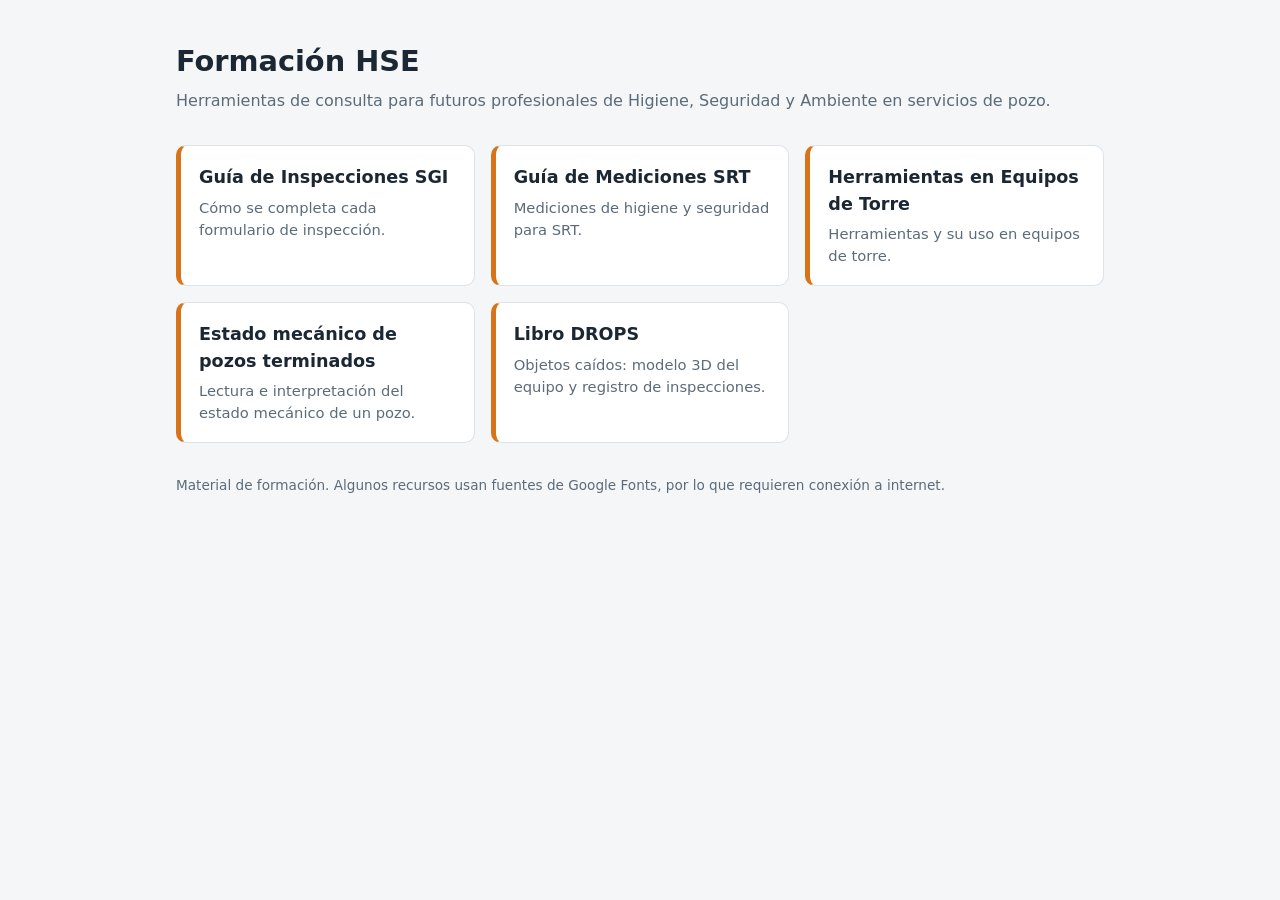
==== index.html @ 850e57fe "Agrega material de formación HSE y portada para GitHub Pages Guía de Inspecciones SGI, Guía de Medic" ====
<!DOCTYPE html>
<html lang="es">
<head>
<meta charset="utf-8">
<meta name="viewport" content="width=device-width,initial-scale=1">
<title>Formación HSE · Material para estudiantes</title>
<style>
:root{--bg:#f4f6f8;--card:#fff;--ink:#1b2733;--mut:#5b6b7a;--acc:#d9731a;--bd:#dde3e9}
@media (prefers-color-scheme:dark){:root{--bg:#10171e;--card:#18222c;--ink:#e8edf2;--mut:#98a7b5;--bd:#26333f}}
*{box-sizing:border-box}
body{margin:0;font:16px/1.5 system-ui,-apple-system,Segoe UI,Roboto,sans-serif;background:var(--bg);color:var(--ink)}
header{padding:40px 16px 16px;max-width:960px;margin:0 auto}
h1{margin:0 0 6px;font-size:1.8rem}
header p{margin:0;color:var(--mut)}
main{max-width:960px;margin:0 auto;padding:16px;display:grid;gap:16px;grid-template-columns:repeat(auto-fill,minmax(280px,1fr))}
a.card{display:block;background:var(--card);border:1px solid var(--bd);border-left:5px solid var(--acc);border-radius:10px;padding:18px;color:inherit;text-decoration:none;transition:transform .15s,box-shadow .15s}
a.card:hover,a.card:focus-visible{transform:translateY(-2px);box-shadow:0 6px 18px rgba(0,0,0,.12)}
a.card h2{margin:0 0 6px;font-size:1.1rem}
a.card p{margin:0;color:var(--mut);font-size:.92rem}
footer{max-width:960px;margin:0 auto;padding:16px 16px 40px;color:var(--mut);font-size:.85rem}
</style>
</head>
<body>
<header>
  <h1>Formación HSE</h1>
  <p>Herramientas de consulta para futuros profesionales de Higiene, Seguridad y Ambiente en servicios de pozo.</p>
</header>
<main>
  <a class="card" href="guia-inspecciones/"><h2>Guía de Inspecciones SGI</h2><p>Cómo se completa cada formulario de inspección.</p></a>
  <a class="card" href="guia-mediciones-srt/"><h2>Guía de Mediciones SRT</h2><p>Mediciones de higiene y seguridad para SRT.</p></a>
  <a class="card" href="herramientas-torre/"><h2>Herramientas en Equipos de Torre</h2><p>Herramientas y su uso en equipos de torre.</p></a>
  <a class="card" href="estado-mecanico-pozos/"><h2>Estado mecánico de pozos terminados</h2><p>Lectura e interpretación del estado mecánico de un pozo.</p></a>
  <a class="card" href="libro-drops/"><h2>Libro DROPS</h2><p>Objetos caídos: modelo 3D del equipo y registro de inspecciones.</p></a>
</main>
<footer>Material de formación. Algunos recursos usan fuentes de Google Fonts, por lo que requieren conexión a internet.</footer>
</body>
</html>
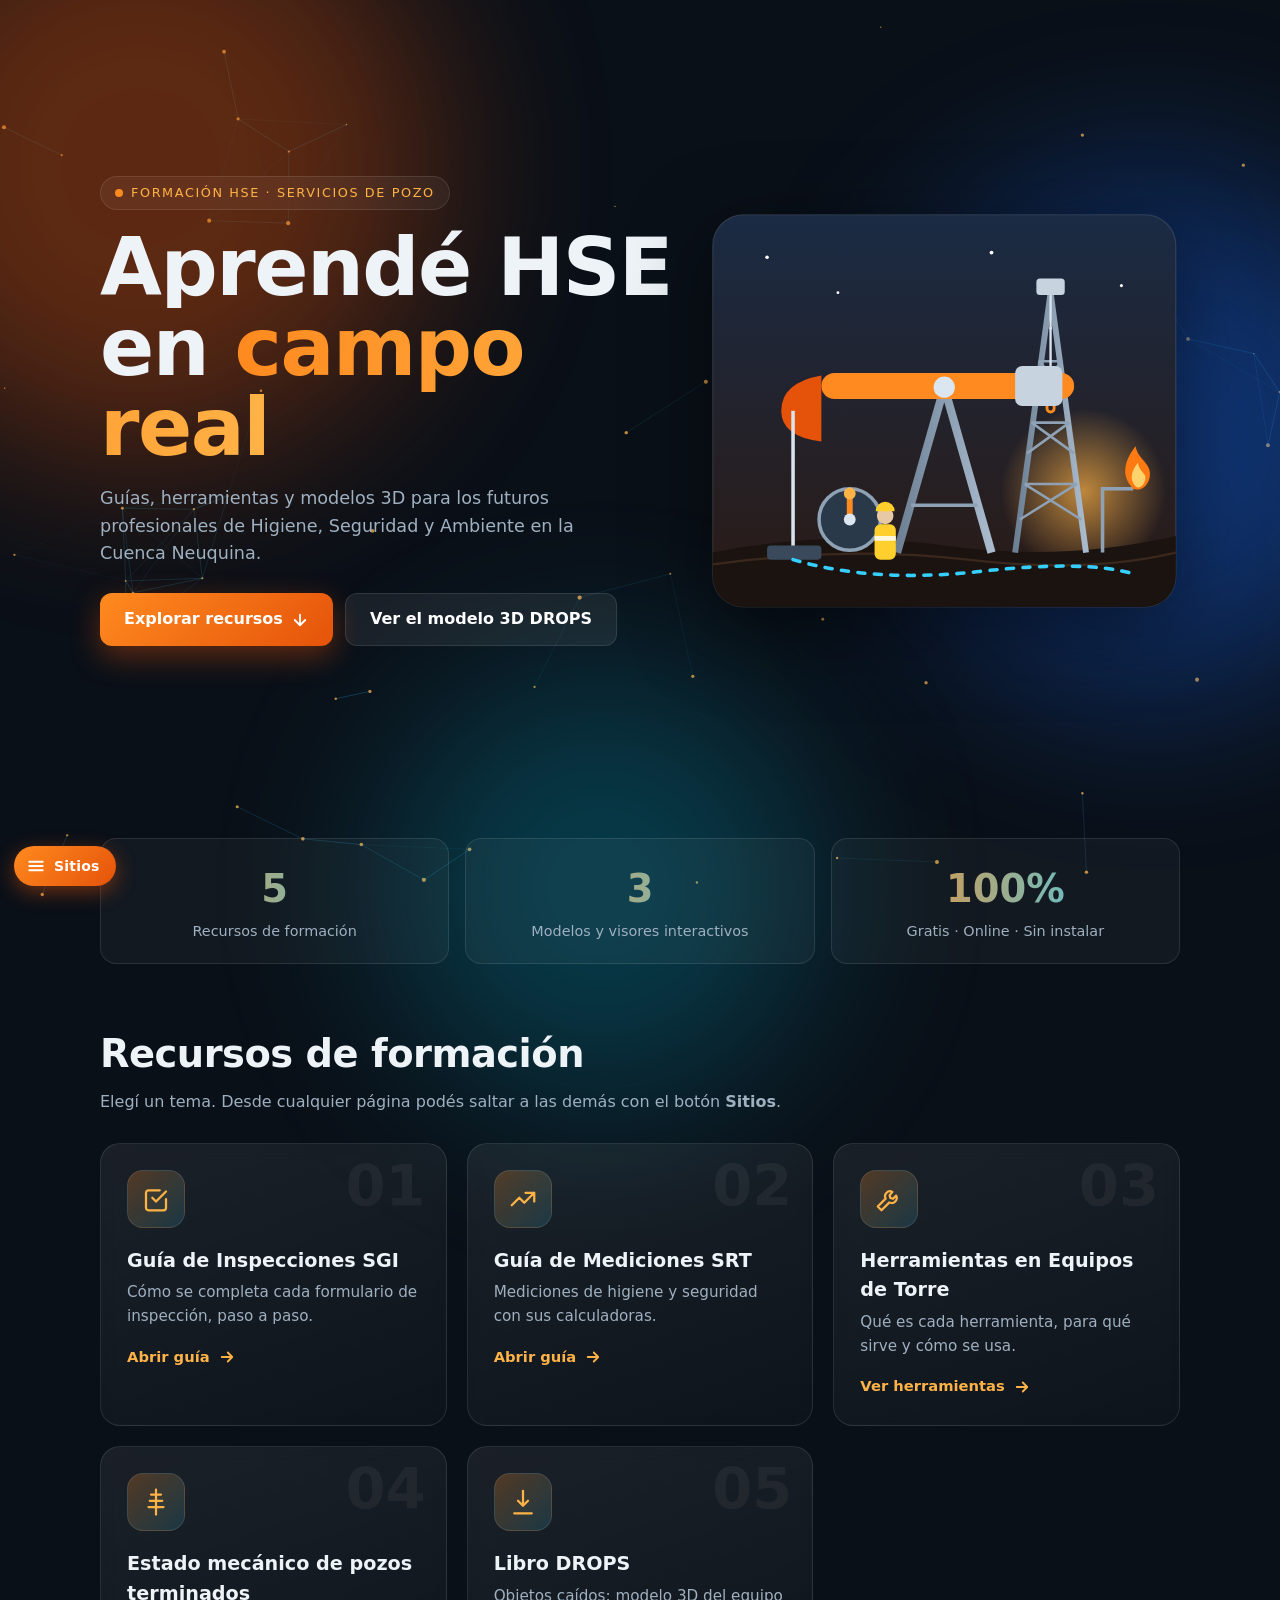
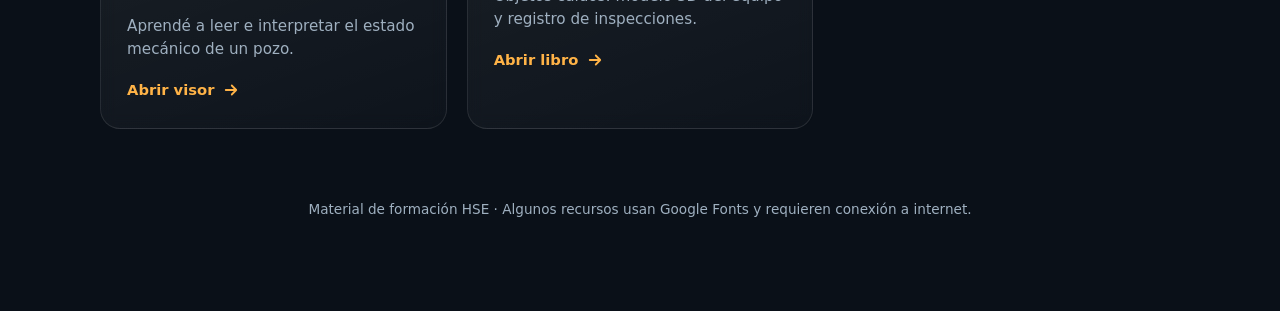
==== commit 7159320f: "Rediseña el index con motion graphics y agrega navegación entre sitios index.html: hero animado (bal" ====
--- a/index.html
+++ b/index.html
@@ -4,34 +4,243 @@
 <meta charset="utf-8">
 <meta name="viewport" content="width=device-width,initial-scale=1">
 <title>Formación HSE · Material para estudiantes</title>
+<meta name="description" content="Herramientas de consulta para futuros profesionales HSE en servicios de pozo.">
 <style>
-:root{--bg:#f4f6f8;--card:#fff;--ink:#1b2733;--mut:#5b6b7a;--acc:#d9731a;--bd:#dde3e9}
-@media (prefers-color-scheme:dark){:root{--bg:#10171e;--card:#18222c;--ink:#e8edf2;--mut:#98a7b5;--bd:#26333f}}
+:root{--bg:#0a1018;--bg2:#101a26;--ink:#eef3f8;--mut:#9fb0c0;--acc:#ff8a1f;--acc2:#ffb347;--cy:#35d0ff;--bd:rgba(255,255,255,.1)}
 *{box-sizing:border-box}
-body{margin:0;font:16px/1.5 system-ui,-apple-system,Segoe UI,Roboto,sans-serif;background:var(--bg);color:var(--ink)}
-header{padding:40px 16px 16px;max-width:960px;margin:0 auto}
-h1{margin:0 0 6px;font-size:1.8rem}
-header p{margin:0;color:var(--mut)}
-main{max-width:960px;margin:0 auto;padding:16px;display:grid;gap:16px;grid-template-columns:repeat(auto-fill,minmax(280px,1fr))}
-a.card{display:block;background:var(--card);border:1px solid var(--bd);border-left:5px solid var(--acc);border-radius:10px;padding:18px;color:inherit;text-decoration:none;transition:transform .15s,box-shadow .15s}
-a.card:hover,a.card:focus-visible{transform:translateY(-2px);box-shadow:0 6px 18px rgba(0,0,0,.12)}
-a.card h2{margin:0 0 6px;font-size:1.1rem}
-a.card p{margin:0;color:var(--mut);font-size:.92rem}
-footer{max-width:960px;margin:0 auto;padding:16px 16px 40px;color:var(--mut);font-size:.85rem}
+html{scroll-behavior:smooth}
+body{margin:0;font:16px/1.55 system-ui,-apple-system,"Segoe UI",Roboto,sans-serif;color:var(--ink);background:var(--bg);overflow-x:hidden}
+canvas#fx{position:fixed;inset:0;width:100%;height:100%;z-index:0;pointer-events:none}
+.blob{position:fixed;border-radius:50%;filter:blur(90px);opacity:.38;z-index:0;pointer-events:none;animation:drift 22s ease-in-out infinite alternate}
+.b1{width:46vw;height:46vw;left:-12vw;top:-10vw;background:#e5530a}
+.b2{width:40vw;height:40vw;right:-10vw;top:20vh;background:#1b6dff;animation-duration:28s;animation-delay:-6s}
+.b3{width:34vw;height:34vw;left:30vw;bottom:-16vw;background:#00b8d9;opacity:.25;animation-duration:32s;animation-delay:-12s}
+@keyframes drift{to{transform:translate3d(8vw,6vh,0) scale(1.18)}}
+.wrap{position:relative;z-index:1;max-width:1120px;margin:0 auto;padding:0 20px}
+
+/* HERO */
+.hero{min-height:88vh;display:grid;grid-template-columns:1.1fr .9fr;gap:30px;align-items:center;padding:60px 0 30px}
+.tag{display:inline-flex;align-items:center;gap:8px;padding:6px 14px;border:1px solid var(--bd);border-radius:999px;background:rgba(255,255,255,.05);font-size:.8rem;letter-spacing:1.6px;text-transform:uppercase;color:var(--acc2);backdrop-filter:blur(6px);animation:rise .8s both}
+.tag i{width:8px;height:8px;border-radius:50%;background:var(--acc);box-shadow:0 0 0 0 var(--acc);animation:ping 2s infinite}
+@keyframes ping{70%{box-shadow:0 0 0 10px rgba(255,138,31,0)}100%{box-shadow:0 0 0 0 rgba(255,138,31,0)}}
+h1{margin:18px 0 14px;font-size:clamp(2.6rem,7vw,5rem);line-height:1;letter-spacing:-1.5px;font-weight:800}
+h1 .ln{display:block;overflow:hidden}
+h1 .ln span{display:inline-block;transform:translateY(110%);animation:up .9s cubic-bezier(.2,.8,.2,1) forwards}
+h1 .ln:nth-child(2) span{animation-delay:.15s}
+h1 em{font-style:normal;background:linear-gradient(90deg,var(--acc),var(--acc2),var(--cy),var(--acc));background-size:300% 100%;-webkit-background-clip:text;background-clip:text;color:transparent;animation:shine 6s linear infinite}
+@keyframes up{to{transform:none}}
+@keyframes shine{to{background-position:300% 0}}
+.lead{max-width:520px;color:var(--mut);font-size:1.1rem;animation:rise .9s .35s both}
+.cta{display:flex;flex-wrap:wrap;gap:12px;margin-top:26px;animation:rise .9s .5s both}
+.btn{display:inline-flex;align-items:center;gap:8px;padding:13px 24px;border-radius:12px;font-weight:700;text-decoration:none;color:#fff;background:linear-gradient(135deg,#ff8a1f,#e5530a);box-shadow:0 10px 30px rgba(229,83,10,.4);transition:transform .2s,box-shadow .2s}
+.btn:hover{transform:translateY(-3px);box-shadow:0 16px 38px rgba(229,83,10,.55)}
+.btn.g{background:rgba(255,255,255,.07);box-shadow:none;border:1px solid var(--bd)}
+.btn.g:hover{background:rgba(255,255,255,.14)}
+@keyframes rise{from{opacity:0;transform:translateY(24px)}to{opacity:1;transform:none}}
+
+/* ESCENA SVG */
+.scene{position:relative;animation:rise 1s .3s both}
+.scene svg{width:100%;height:auto;display:block;filter:drop-shadow(0 20px 40px rgba(0,0,0,.5))}
+.beam{transform-origin:200px 150px;animation:rock 3.4s ease-in-out infinite}
+@keyframes rock{0%,100%{transform:rotate(-9deg)}50%{transform:rotate(9deg)}}
+.rod{animation:rod 3.4s ease-in-out infinite}
+@keyframes rod{0%,100%{transform:translateY(-14px)}50%{transform:translateY(14px)}}
+.crank{transform-origin:120px 262px;animation:spin 3.4s linear infinite}
+@keyframes spin{to{transform:rotate(360deg)}}
+.block{animation:blk 4.2s ease-in-out infinite}
+@keyframes blk{0%,100%{transform:translateY(0)}50%{transform:translateY(70px)}}
+.cable{animation:cab 4.2s ease-in-out infinite;transform-origin:top}
+@keyframes cab{0%,100%{transform:scaleY(1)}50%{transform:scaleY(1.9)}}
+.flare{transform-origin:center bottom;animation:fl 1.1s ease-in-out infinite alternate}
+@keyframes fl{from{transform:scale(.85,.9)}to{transform:scale(1.1,1.15)}}
+.dash{stroke-dasharray:6 8;animation:dash 1.2s linear infinite}
+@keyframes dash{to{stroke-dashoffset:-28}}
+.star{animation:tw 3s ease-in-out infinite}
+@keyframes tw{50%{opacity:.2}}
+
+/* CARDS */
+.sec{padding:50px 0 20px}
+.sec h2{font-size:clamp(1.6rem,3.4vw,2.4rem);margin:0 0 6px;letter-spacing:-.5px}
+.sec p.s{margin:0 0 28px;color:var(--mut)}
+.grid{display:grid;gap:20px;grid-template-columns:repeat(auto-fit,minmax(300px,1fr))}
+a.card{--mx:50%;--my:50%;position:relative;display:block;padding:26px;border-radius:20px;color:inherit;text-decoration:none;overflow:hidden;
+  background:linear-gradient(160deg,rgba(255,255,255,.07),rgba(255,255,255,.02));border:1px solid var(--bd);backdrop-filter:blur(8px);
+  opacity:0;transform:translateY(40px);transition:opacity .7s,transform .7s cubic-bezier(.2,.8,.2,1),border-color .25s,box-shadow .25s}
+a.card.in{opacity:1;transform:none}
+a.card::before{content:"";position:absolute;inset:0;background:radial-gradient(380px circle at var(--mx) var(--my),rgba(255,138,31,.22),transparent 60%);opacity:0;transition:opacity .25s}
+a.card::after{content:"";position:absolute;left:0;top:0;height:3px;width:0;background:linear-gradient(90deg,var(--acc),var(--cy));transition:width .5s}
+a.card:hover{border-color:rgba(255,138,31,.55);box-shadow:0 20px 50px rgba(0,0,0,.45)}
+a.card:hover::before{opacity:1}a.card:hover::after{width:100%}
+a.card:focus-visible{outline:3px solid var(--acc);outline-offset:3px}
+.ico{position:relative;width:58px;height:58px;border-radius:16px;display:grid;place-items:center;margin-bottom:18px;background:linear-gradient(135deg,rgba(255,138,31,.25),rgba(53,208,255,.15));border:1px solid var(--bd);transition:transform .4s}
+.ico svg{width:30px;height:30px;stroke:var(--acc2);fill:none;stroke-width:1.8;stroke-linecap:round;stroke-linejoin:round}
+a.card:hover .ico{transform:rotate(-8deg) scale(1.1)}
+.num{position:absolute;right:20px;top:14px;font-size:3.6rem;font-weight:800;color:rgba(255,255,255,.05);line-height:1}
+a.card h3{position:relative;margin:0 0 6px;font-size:1.2rem}
+a.card p{position:relative;margin:0 0 16px;color:var(--mut);font-size:.95rem}
+.go{position:relative;display:inline-flex;align-items:center;gap:8px;font-weight:700;color:var(--acc2);font-size:.92rem}
+.go svg{width:18px;height:18px;stroke:currentColor;fill:none;stroke-width:2.4;stroke-linecap:round;stroke-linejoin:round;transition:transform .25s}
+a.card:hover .go svg{transform:translateX(6px)}
+
+/* DATOS */
+.stats{display:grid;gap:16px;grid-template-columns:repeat(auto-fit,minmax(180px,1fr));margin:46px 0 10px}
+.st{padding:20px;border-radius:16px;border:1px solid var(--bd);background:rgba(255,255,255,.04);text-align:center}
+.st b{display:block;font-size:2.4rem;font-weight:800;background:linear-gradient(90deg,var(--acc),var(--cy));-webkit-background-clip:text;background-clip:text;color:transparent}
+.st span{color:var(--mut);font-size:.9rem}
+
+footer{position:relative;z-index:1;text-align:center;padding:50px 20px 90px;color:var(--mut);font-size:.85rem}
+
+@media (max-width:820px){.hero{grid-template-columns:1fr;min-height:auto;padding-top:40px}.scene{max-width:440px;margin:0 auto}}
+@media (prefers-reduced-motion:reduce){*,*::before,*::after{animation:none!important;transition:none!important}h1 .ln span{transform:none}a.card{opacity:1;transform:none}}
 </style>
 </head>
 <body>
-<header>
-  <h1>Formación HSE</h1>
-  <p>Herramientas de consulta para futuros profesionales de Higiene, Seguridad y Ambiente en servicios de pozo.</p>
-</header>
-<main>
-  <a class="card" href="guia-inspecciones/"><h2>Guía de Inspecciones SGI</h2><p>Cómo se completa cada formulario de inspección.</p></a>
-  <a class="card" href="guia-mediciones-srt/"><h2>Guía de Mediciones SRT</h2><p>Mediciones de higiene y seguridad para SRT.</p></a>
-  <a class="card" href="herramientas-torre/"><h2>Herramientas en Equipos de Torre</h2><p>Herramientas y su uso en equipos de torre.</p></a>
-  <a class="card" href="estado-mecanico-pozos/"><h2>Estado mecánico de pozos terminados</h2><p>Lectura e interpretación del estado mecánico de un pozo.</p></a>
-  <a class="card" href="libro-drops/"><h2>Libro DROPS</h2><p>Objetos caídos: modelo 3D del equipo y registro de inspecciones.</p></a>
-</main>
-<footer>Material de formación. Algunos recursos usan fuentes de Google Fonts, por lo que requieren conexión a internet.</footer>
+<canvas id="fx" aria-hidden="true"></canvas>
+<div class="blob b1"></div><div class="blob b2"></div><div class="blob b3"></div>
+
+<div class="wrap">
+  <section class="hero">
+    <div>
+      <span class="tag"><i></i>Formación HSE · Servicios de pozo</span>
+      <h1><span class="ln"><span>Aprendé HSE</span></span><span class="ln"><span>en <em>campo real</em></span></span></h1>
+      <p class="lead">Guías, herramientas y modelos 3D para los futuros profesionales de Higiene, Seguridad y Ambiente en la Cuenca Neuquina.</p>
+      <div class="cta">
+        <a class="btn" href="#recursos">Explorar recursos
+          <svg width="18" height="18" viewBox="0 0 24 24" fill="none" stroke="currentColor" stroke-width="2.4" stroke-linecap="round" stroke-linejoin="round"><path d="M12 5v14M5 12l7 7 7-7"/></svg></a>
+        <a class="btn g" href="libro-drops/">Ver el modelo 3D DROPS</a>
+      </div>
+    </div>
+    <div class="scene" aria-hidden="true">
+      <svg viewBox="0 0 400 340" fill="none">
+        <defs>
+          <linearGradient id="sky" x1="0" y1="0" x2="0" y2="1"><stop offset="0" stop-color="#1a2b44"/><stop offset="1" stop-color="#2b1a14"/></linearGradient>
+          <linearGradient id="steel" x1="0" y1="0" x2="1" y2="0"><stop offset="0" stop-color="#6d7f93"/><stop offset="1" stop-color="#a9bbcd"/></linearGradient>
+          <radialGradient id="sun" cx=".5" cy=".5" r=".5"><stop offset="0" stop-color="#ffb347"/><stop offset="1" stop-color="#ffb347" stop-opacity="0"/></radialGradient>
+        </defs>
+        <rect x="4" y="4" width="392" height="332" rx="26" fill="url(#sky)" stroke="rgba(255,255,255,.12)"/>
+        <circle cx="318" cy="238" r="70" fill="url(#sun)" opacity=".7"/>
+        <g fill="#fff"><circle class="star" cx="50" cy="40" r="1.5"/><circle class="star" cx="110" cy="70" r="1.2" style="animation-delay:-1s"/><circle class="star" cx="240" cy="36" r="1.6" style="animation-delay:-2s"/><circle class="star" cx="350" cy="64" r="1.3" style="animation-delay:-.5s"/><circle class="star" cx="290" cy="100" r="1.1" style="animation-delay:-1.6s"/></g>
+        <!-- terreno -->
+        <path d="M4 290 Q100 270 200 284 T396 276 V310 a26 26 0 0 1 -26 26 H30 a26 26 0 0 1 -26 -26z" fill="#1b130f"/>
+        <path d="M4 300 Q120 284 220 296 T396 290" stroke="#3a281c" stroke-width="2"/>
+        <!-- torre de perforación -->
+        <g transform="translate(290 0)">
+          <path d="M-30 290 L0 70 L30 290" stroke="url(#steel)" stroke-width="5" stroke-linejoin="round"/>
+          <path d="M-22 232 H22 M-16 180 H16 M-10 128 H10 M-26 262 L22 232 M26 262 L-22 232 M-20 206 L16 180 M20 206 L-16 180 M-14 154 L10 128 M14 154 L-10 128" stroke="#8ea1b5" stroke-width="2.2"/>
+          <rect x="-12" y="58" width="24" height="14" rx="3" fill="#c7d3df"/>
+          <line class="cable" x1="0" y1="72" x2="0" y2="140" stroke="#d9e3ee" stroke-width="2"/>
+          <g class="block"><rect x="-8" y="140" width="16" height="18" rx="3" fill="#ff8a1f"/><path d="M-3 158 v10 a3 3 0 0 0 6 0 v-10" stroke="#ff8a1f" stroke-width="2.4"/></g>
+          <!-- antorcha -->
+          <path d="M44 290 V236 H70" stroke="#8ea1b5" stroke-width="3"/>
+          <g class="flare"><path d="M70 236 c-12 -12 -6 -26 2 -36 c2 12 14 14 12 26 c-2 10 -10 12 -14 10z" fill="#ff7a12"/><path d="M72 234 c-6 -6 -3 -14 2 -20 c1 8 8 9 6 15 c-2 6 -6 7 -8 5z" fill="#ffd36b"/></g>
+        </g>
+        <!-- balancín -->
+        <g>
+          <path d="M160 290 L200 150 L240 290" stroke="url(#steel)" stroke-width="7" stroke-linejoin="round"/>
+          <path d="M172 250 H228" stroke="#8ea1b5" stroke-width="3"/>
+          <g class="beam">
+            <rect x="96" y="138" width="214" height="22" rx="11" fill="#ff8a1f"/>
+            <path d="M96 140 q-34 6 -34 30 q0 22 34 26z" fill="#e5530a"/>
+            <rect x="260" y="132" width="40" height="34" rx="6" fill="#c7d3df"/>
+          </g>
+          <circle cx="200" cy="150" r="9" fill="#dce6f0"/>
+          <g class="rod"><line x1="72" y1="170" x2="72" y2="288" stroke="#d9e3ee" stroke-width="3"/></g>
+          <!-- manivela -->
+          <circle cx="120" cy="262" r="26" fill="#2a3949" stroke="#8ea1b5" stroke-width="3"/>
+          <g class="crank"><line x1="120" y1="262" x2="120" y2="240" stroke="#ff8a1f" stroke-width="5" stroke-linecap="round"/><circle cx="120" cy="240" r="5" fill="#ffb347"/></g>
+          <circle cx="120" cy="262" r="5" fill="#dce6f0"/>
+          <rect x="50" y="284" width="46" height="12" rx="3" fill="#3a4a5c"/>
+        </g>
+        <!-- flujo -->
+        <path class="dash" d="M72 296 Q140 316 230 306 T360 308" stroke="#35d0ff" stroke-width="3" stroke-linecap="round"/>
+        <!-- chaleco -->
+        <g transform="translate(150 296)"><rect x="-9" y="-30" width="18" height="30" rx="5" fill="#ffcf2e"/><rect x="-9" y="-20" width="18" height="4" fill="#fff" opacity=".85"/><circle cx="0" cy="-37" r="7" fill="#e8c9a6"/><path d="M-8 -41 a8 8 0 0 1 16 0z" fill="#ffcf2e"/></g>
+      </svg>
+    </div>
+  </section>
+
+  <div class="stats" id="stats">
+    <div class="st"><b data-n="5">0</b><span>Recursos de formación</span></div>
+    <div class="st"><b data-n="3">0</b><span>Modelos y visores interactivos</span></div>
+    <div class="st"><b data-n="100" data-s="%">0</b><span>Gratis · Online · Sin instalar</span></div>
+  </div>
+
+  <section class="sec" id="recursos">
+    <h2>Recursos de formación</h2>
+    <p class="s">Elegí un tema. Desde cualquier página podés saltar a las demás con el botón <b>Sitios</b>.</p>
+    <div class="grid">
+      <a class="card" href="guia-inspecciones/">
+        <span class="num">01</span>
+        <div class="ico"><svg viewBox="0 0 24 24"><path d="M9 11l3 3 8-8M20 12v7a2 2 0 0 1-2 2H6a2 2 0 0 1-2-2V7a2 2 0 0 1 2-2h9"/></svg></div>
+        <h3>Guía de Inspecciones SGI</h3><p>Cómo se completa cada formulario de inspección, paso a paso.</p>
+        <span class="go">Abrir guía <svg viewBox="0 0 24 24"><path d="M5 12h14M13 6l6 6-6 6"/></svg></span>
+      </a>
+      <a class="card" href="guia-mediciones-srt/">
+        <span class="num">02</span>
+        <div class="ico"><svg viewBox="0 0 24 24"><path d="M3 17l6-6 4 4 8-8M14 7h7v7"/></svg></div>
+        <h3>Guía de Mediciones SRT</h3><p>Mediciones de higiene y seguridad con sus calculadoras.</p>
+        <span class="go">Abrir guía <svg viewBox="0 0 24 24"><path d="M5 12h14M13 6l6 6-6 6"/></svg></span>
+      </a>
+      <a class="card" href="herramientas-torre/">
+        <span class="num">03</span>
+        <div class="ico"><svg viewBox="0 0 24 24"><path d="M14.7 6.3a4 4 0 0 0-5.4 5.4L3 18l3 3 6.3-6.3a4 4 0 0 0 5.4-5.4l-2.5 2.5-2.1-.6-.6-2.1z"/></svg></div>
+        <h3>Herramientas en Equipos de Torre</h3><p>Qué es cada herramienta, para qué sirve y cómo se usa.</p>
+        <span class="go">Ver herramientas <svg viewBox="0 0 24 24"><path d="M5 12h14M13 6l6 6-6 6"/></svg></span>
+      </a>
+      <a class="card" href="estado-mecanico-pozos/">
+        <span class="num">04</span>
+        <div class="ico"><svg viewBox="0 0 24 24"><path d="M12 2v20M8 6h8M7 11h10M6 16h12"/></svg></div>
+        <h3>Estado mecánico de pozos terminados</h3><p>Aprendé a leer e interpretar el estado mecánico de un pozo.</p>
+        <span class="go">Abrir visor <svg viewBox="0 0 24 24"><path d="M5 12h14M13 6l6 6-6 6"/></svg></span>
+      </a>
+      <a class="card" href="libro-drops/">
+        <span class="num">05</span>
+        <div class="ico"><svg viewBox="0 0 24 24"><path d="M12 3v12m0 0l-4-4m4 4l4-4M5 21h14"/></svg></div>
+        <h3>Libro DROPS</h3><p>Objetos caídos: modelo 3D del equipo y registro de inspecciones.</p>
+        <span class="go">Abrir libro <svg viewBox="0 0 24 24"><path d="M5 12h14M13 6l6 6-6 6"/></svg></span>
+      </a>
+    </div>
+  </section>
+</div>
+
+<footer>Material de formación HSE · Algunos recursos usan Google Fonts y requieren conexión a internet.</footer>
+
+<script>
+/* Red de partículas */
+(function(){
+  var c=document.getElementById("fx"),x=c.getContext("2d"),W,H,P=[],mx=-999,my=-999;
+  if(matchMedia("(prefers-reduced-motion:reduce)").matches)return;
+  function size(){W=c.width=innerWidth;H=c.height=innerHeight;P=[];var n=Math.min(70,Math.floor(W*H/22000));
+    for(var i=0;i<n;i++)P.push({x:Math.random()*W,y:Math.random()*H,vx:(Math.random()-.5)*.35,vy:(Math.random()-.5)*.35,r:Math.random()*1.6+.6})}
+  addEventListener("resize",size);addEventListener("pointermove",function(e){mx=e.clientX;my=e.clientY});size();
+  (function loop(){x.clearRect(0,0,W,H);
+    for(var i=0;i<P.length;i++){var p=P[i];p.x+=p.vx;p.y+=p.vy;if(p.x<0||p.x>W)p.vx*=-1;if(p.y<0||p.y>H)p.vy*=-1;
+      var dx=p.x-mx,dy=p.y-my,d=Math.sqrt(dx*dx+dy*dy);if(d<120){p.x+=dx/d*1.2;p.y+=dy/d*1.2}
+      x.beginPath();x.arc(p.x,p.y,p.r,0,6.283);x.fillStyle="rgba(255,179,71,.75)";x.fill();
+      for(var j=i+1;j<P.length;j++){var q=P[j],ex=p.x-q.x,ey=p.y-q.y,e=ex*ex+ey*ey;
+        if(e<16000){x.strokeStyle="rgba(53,208,255,"+(.22*(1-e/16000))+")";x.lineWidth=1;x.beginPath();x.moveTo(p.x,p.y);x.lineTo(q.x,q.y);x.stroke()}}}
+    requestAnimationFrame(loop)})();
+})();
+
+/* Aparición de tarjetas + brillo que sigue al mouse */
+(function(){
+  var cards=[].slice.call(document.querySelectorAll("a.card"));
+  var io=new IntersectionObserver(function(es){es.forEach(function(e){if(e.isIntersecting){
+    var i=cards.indexOf(e.target);setTimeout(function(){e.target.classList.add("in")},(i%3)*110);io.unobserve(e.target)}})},{threshold:.15});
+  cards.forEach(function(c){io.observe(c);
+    c.addEventListener("pointermove",function(e){var r=c.getBoundingClientRect();c.style.setProperty("--mx",(e.clientX-r.left)+"px");c.style.setProperty("--my",(e.clientY-r.top)+"px")})});
+})();
+
+/* Contadores */
+(function(){
+  var els=[].slice.call(document.querySelectorAll("[data-n]")),reduce=matchMedia("(prefers-reduced-motion:reduce)").matches;
+  var io=new IntersectionObserver(function(es){es.forEach(function(e){if(!e.isIntersecting)return;io.unobserve(e.target);
+    var el=e.target,n=+el.dataset.n,s=el.dataset.s||"",t0=performance.now();
+    if(reduce){el.textContent=n+s;return}
+    (function f(t){var k=Math.min(1,(t-t0)/1400),v=Math.round(n*(1-Math.pow(1-k,3)));el.textContent=v+s;if(k<1)requestAnimationFrame(f)})(t0)})},{threshold:.6});
+  els.forEach(function(e){io.observe(e)});
+})();
+</script>
+<script src="nav.js" defer></script>
 </body>
 </html>
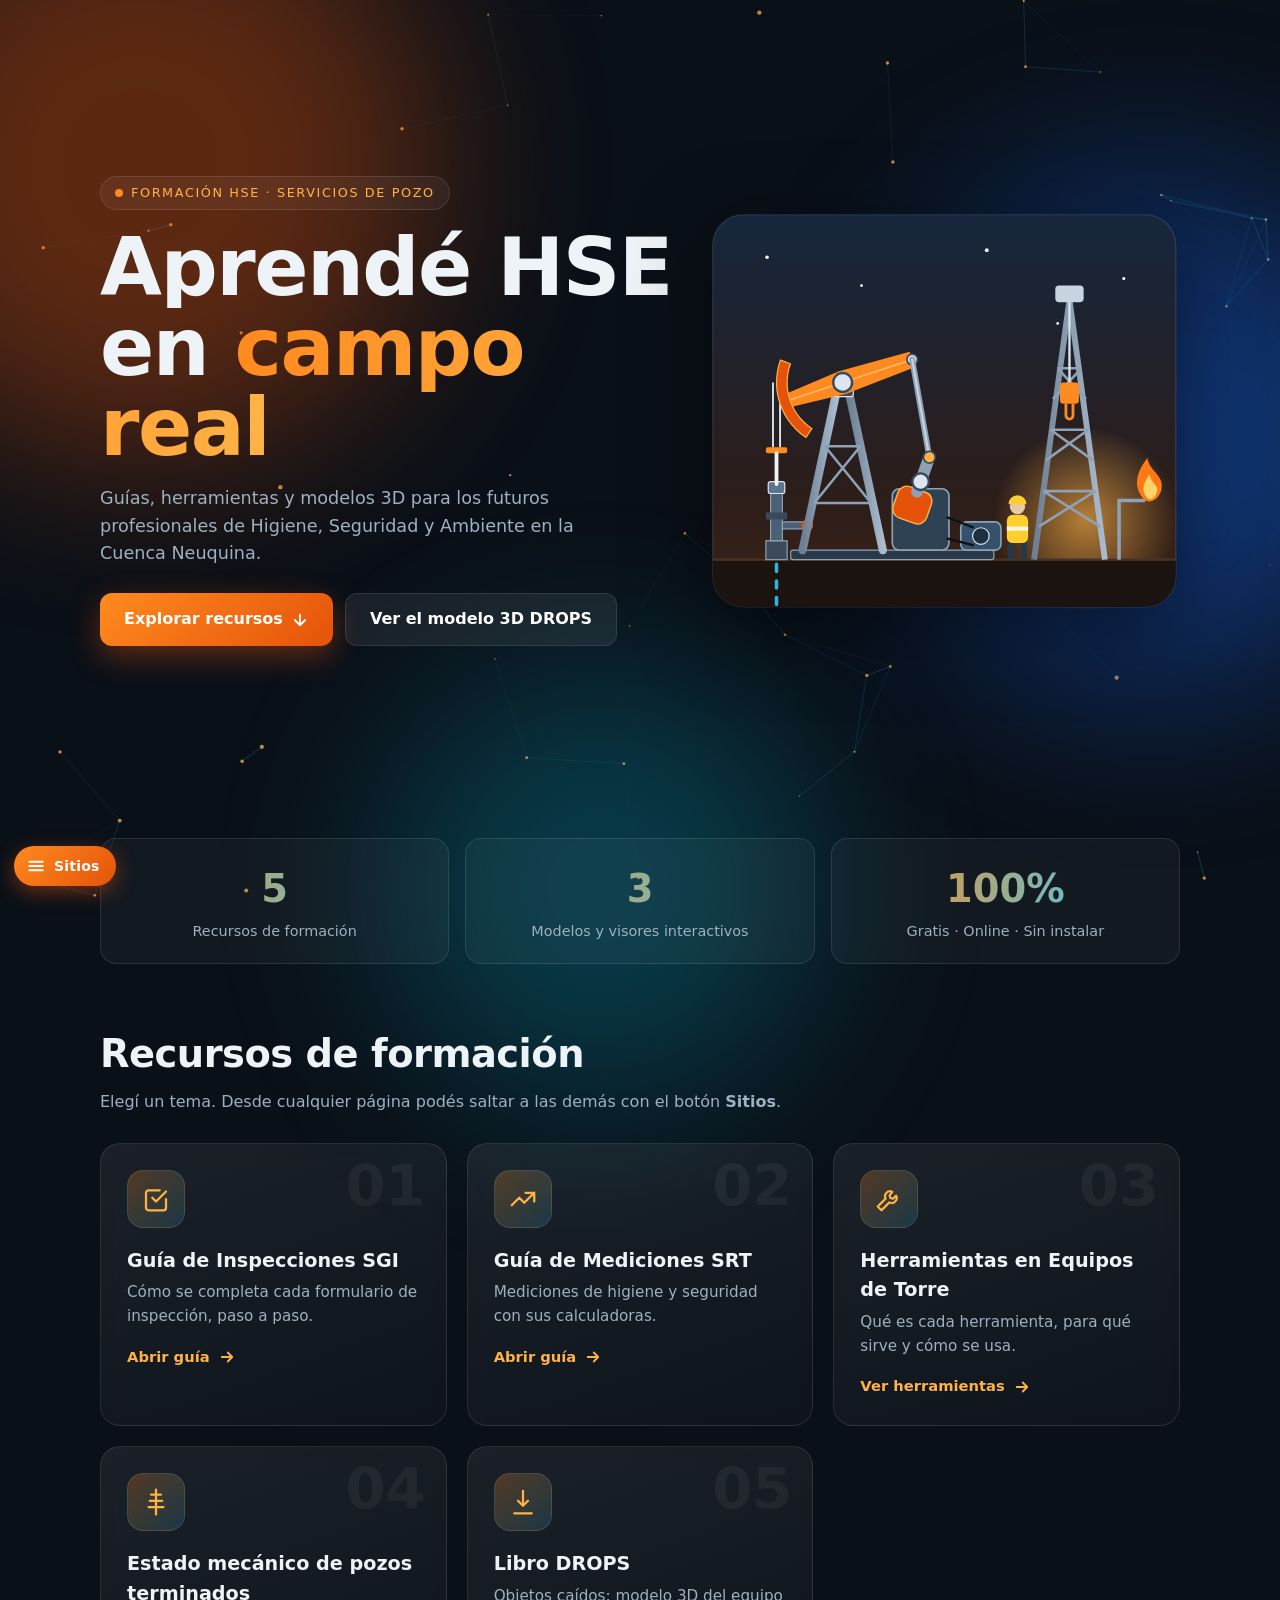
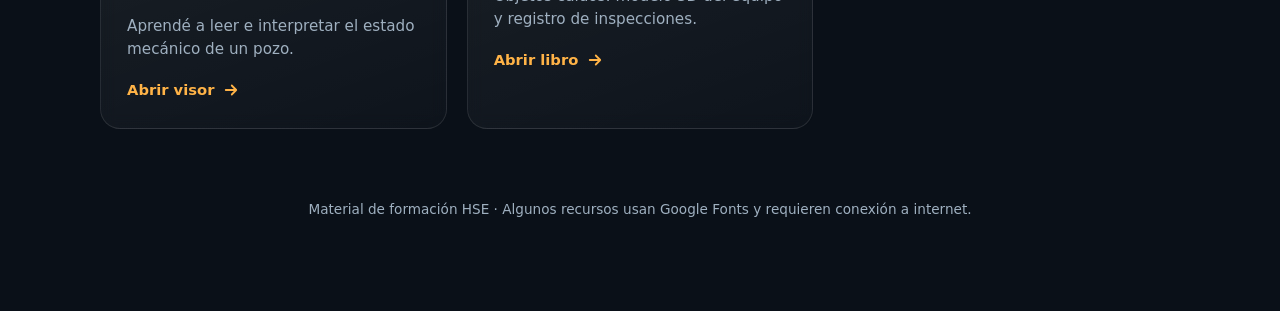
==== commit eae8e789: "Uso sin conexión: Three.js, jsPDF y fuentes locales; imágenes a WebP; nav v2; balancín con cinemátic" ====
--- a/index.html
+++ b/index.html
@@ -41,11 +41,8 @@
 /* ESCENA SVG */
 .scene{position:relative;animation:rise 1s .3s both}
 .scene svg{width:100%;height:auto;display:block;filter:drop-shadow(0 20px 40px rgba(0,0,0,.5))}
-.beam{transform-origin:200px 150px;animation:rock 3.4s ease-in-out infinite}
 @keyframes rock{0%,100%{transform:rotate(-9deg)}50%{transform:rotate(9deg)}}
-.rod{animation:rod 3.4s ease-in-out infinite}
 @keyframes rod{0%,100%{transform:translateY(-14px)}50%{transform:translateY(14px)}}
-.crank{transform-origin:120px 262px;animation:spin 3.4s linear infinite}
 @keyframes spin{to{transform:rotate(360deg)}}
 .block{animation:blk 4.2s ease-in-out infinite}
 @keyframes blk{0%,100%{transform:translateY(0)}50%{transform:translateY(70px)}}
@@ -111,50 +108,32 @@
       </div>
     </div>
     <div class="scene" aria-hidden="true">
-      <svg viewBox="0 0 400 340" fill="none">
+      <svg id="pj" viewBox="0 0 400 340" fill="none" role="img" aria-label="Ilustración animada de un balancín de bombeo junto a una torre de pulling">
         <defs>
-          <linearGradient id="sky" x1="0" y1="0" x2="0" y2="1"><stop offset="0" stop-color="#1a2b44"/><stop offset="1" stop-color="#2b1a14"/></linearGradient>
+          <linearGradient id="sky" x1="0" y1="0" x2="0" y2="1"><stop offset="0" stop-color="#16263d"/><stop offset=".7" stop-color="#2b1d1a"/><stop offset="1" stop-color="#3a2216"/></linearGradient>
           <linearGradient id="steel" x1="0" y1="0" x2="1" y2="0"><stop offset="0" stop-color="#6d7f93"/><stop offset="1" stop-color="#a9bbcd"/></linearGradient>
           <radialGradient id="sun" cx=".5" cy=".5" r=".5"><stop offset="0" stop-color="#ffb347"/><stop offset="1" stop-color="#ffb347" stop-opacity="0"/></radialGradient>
         </defs>
         <rect x="4" y="4" width="392" height="332" rx="26" fill="url(#sky)" stroke="rgba(255,255,255,.12)"/>
-        <circle cx="318" cy="238" r="70" fill="url(#sun)" opacity=".7"/>
-        <g fill="#fff"><circle class="star" cx="50" cy="40" r="1.5"/><circle class="star" cx="110" cy="70" r="1.2" style="animation-delay:-1s"/><circle class="star" cx="240" cy="36" r="1.6" style="animation-delay:-2s"/><circle class="star" cx="350" cy="64" r="1.3" style="animation-delay:-.5s"/><circle class="star" cx="290" cy="100" r="1.1" style="animation-delay:-1.6s"/></g>
-        <!-- terreno -->
-        <path d="M4 290 Q100 270 200 284 T396 276 V310 a26 26 0 0 1 -26 26 H30 a26 26 0 0 1 -26 -26z" fill="#1b130f"/>
-        <path d="M4 300 Q120 284 220 296 T396 290" stroke="#3a281c" stroke-width="2"/>
-        <!-- torre de perforación -->
-        <g transform="translate(290 0)">
+        <circle cx="320" cy="262" r="78" fill="url(#sun)" opacity=".65"/>
+        <g fill="#fff"><circle class="star" cx="50" cy="40" r="1.5"/><circle class="star" cx="130" cy="64" r="1.2" style="animation-delay:-1s"/><circle class="star" cx="236" cy="34" r="1.6" style="animation-delay:-2s"/><circle class="star" cx="352" cy="58" r="1.3" style="animation-delay:-.5s"/><circle class="star" cx="296" cy="96" r="1.1" style="animation-delay:-1.6s"/></g>
+        <!-- suelo y pozo -->
+        <path d="M4 296 H396 V310 a26 26 0 0 1 -26 26 H30 a26 26 0 0 1 -26 -26z" fill="#1b130f"/>
+        <path d="M4 296 H396" stroke="#4a3322" stroke-width="2"/>
+        <path d="M58 334 V298" stroke="#35d0ff" stroke-width="3" stroke-linecap="round" class="dash" opacity=".85"/>
+        <!-- torre de pulling -->
+        <g transform="translate(306 6)">
           <path d="M-30 290 L0 70 L30 290" stroke="url(#steel)" stroke-width="5" stroke-linejoin="round"/>
           <path d="M-22 232 H22 M-16 180 H16 M-10 128 H10 M-26 262 L22 232 M26 262 L-22 232 M-20 206 L16 180 M20 206 L-16 180 M-14 154 L10 128 M14 154 L-10 128" stroke="#8ea1b5" stroke-width="2.2"/>
           <rect x="-12" y="58" width="24" height="14" rx="3" fill="#c7d3df"/>
           <line class="cable" x1="0" y1="72" x2="0" y2="140" stroke="#d9e3ee" stroke-width="2"/>
           <g class="block"><rect x="-8" y="140" width="16" height="18" rx="3" fill="#ff8a1f"/><path d="M-3 158 v10 a3 3 0 0 0 6 0 v-10" stroke="#ff8a1f" stroke-width="2.4"/></g>
-          <!-- antorcha -->
-          <path d="M44 290 V236 H70" stroke="#8ea1b5" stroke-width="3"/>
-          <g class="flare"><path d="M70 236 c-12 -12 -6 -26 2 -36 c2 12 14 14 12 26 c-2 10 -10 12 -14 10z" fill="#ff7a12"/><path d="M72 234 c-6 -6 -3 -14 2 -20 c1 8 8 9 6 15 c-2 6 -6 7 -8 5z" fill="#ffd36b"/></g>
+          <path d="M42 290 V240 H64" stroke="#8ea1b5" stroke-width="3"/>
+          <g class="flare"><path d="M64 240 c-12 -12 -6 -26 2 -36 c2 12 14 14 12 26 c-2 10 -10 12 -14 10z" fill="#ff7a12"/><path d="M66 238 c-6 -6 -3 -14 2 -20 c1 8 8 9 6 15 c-2 6 -6 7 -8 5z" fill="#ffd36b"/></g>
         </g>
-        <!-- balancín -->
-        <g>
-          <path d="M160 290 L200 150 L240 290" stroke="url(#steel)" stroke-width="7" stroke-linejoin="round"/>
-          <path d="M172 250 H228" stroke="#8ea1b5" stroke-width="3"/>
-          <g class="beam">
-            <rect x="96" y="138" width="214" height="22" rx="11" fill="#ff8a1f"/>
-            <path d="M96 140 q-34 6 -34 30 q0 22 34 26z" fill="#e5530a"/>
-            <rect x="260" y="132" width="40" height="34" rx="6" fill="#c7d3df"/>
-          </g>
-          <circle cx="200" cy="150" r="9" fill="#dce6f0"/>
-          <g class="rod"><line x1="72" y1="170" x2="72" y2="288" stroke="#d9e3ee" stroke-width="3"/></g>
-          <!-- manivela -->
-          <circle cx="120" cy="262" r="26" fill="#2a3949" stroke="#8ea1b5" stroke-width="3"/>
-          <g class="crank"><line x1="120" y1="262" x2="120" y2="240" stroke="#ff8a1f" stroke-width="5" stroke-linecap="round"/><circle cx="120" cy="240" r="5" fill="#ffb347"/></g>
-          <circle cx="120" cy="262" r="5" fill="#dce6f0"/>
-          <rect x="50" y="284" width="46" height="12" rx="3" fill="#3a4a5c"/>
-        </g>
-        <!-- flujo -->
-        <path class="dash" d="M72 296 Q140 316 230 306 T360 308" stroke="#35d0ff" stroke-width="3" stroke-linecap="round"/>
-        <!-- chaleco -->
-        <g transform="translate(150 296)"><rect x="-9" y="-30" width="18" height="30" rx="5" fill="#ffcf2e"/><rect x="-9" y="-20" width="18" height="4" fill="#fff" opacity=".85"/><circle cx="0" cy="-37" r="7" fill="#e8c9a6"/><path d="M-8 -41 a8 8 0 0 1 16 0z" fill="#ffcf2e"/></g>
+        <!-- operario con EPP -->
+        <g transform="translate(262 296)"><rect x="-8" y="-16" width="5" height="16" fill="#27384a"/><rect x="3" y="-16" width="5" height="16" fill="#27384a"/><rect x="-9" y="-38" width="18" height="24" rx="5" fill="#ffcf2e"/><rect x="-9" y="-28" width="18" height="3.5" fill="#fff" opacity=".85"/><circle cx="0" cy="-45" r="6.5" fill="#e8c9a6"/><path d="M-7.5 -47 a7.5 7.5 0 0 1 15 0z" fill="#ffcf2e"/></g>
+        <g id="pj-slot"></g>
       </svg>
     </div>
   </section>
@@ -241,6 +220,8 @@
   els.forEach(function(e){io.observe(e)});
 })();
 </script>
+<script src="assets/pumpjack.js"></script>
+<script>window.__pj=Pumpjack.mount(document.getElementById("pj-slot"),{observe:document.getElementById("pj")})</script>
 <script src="nav.js" defer></script>
 </body>
 </html>
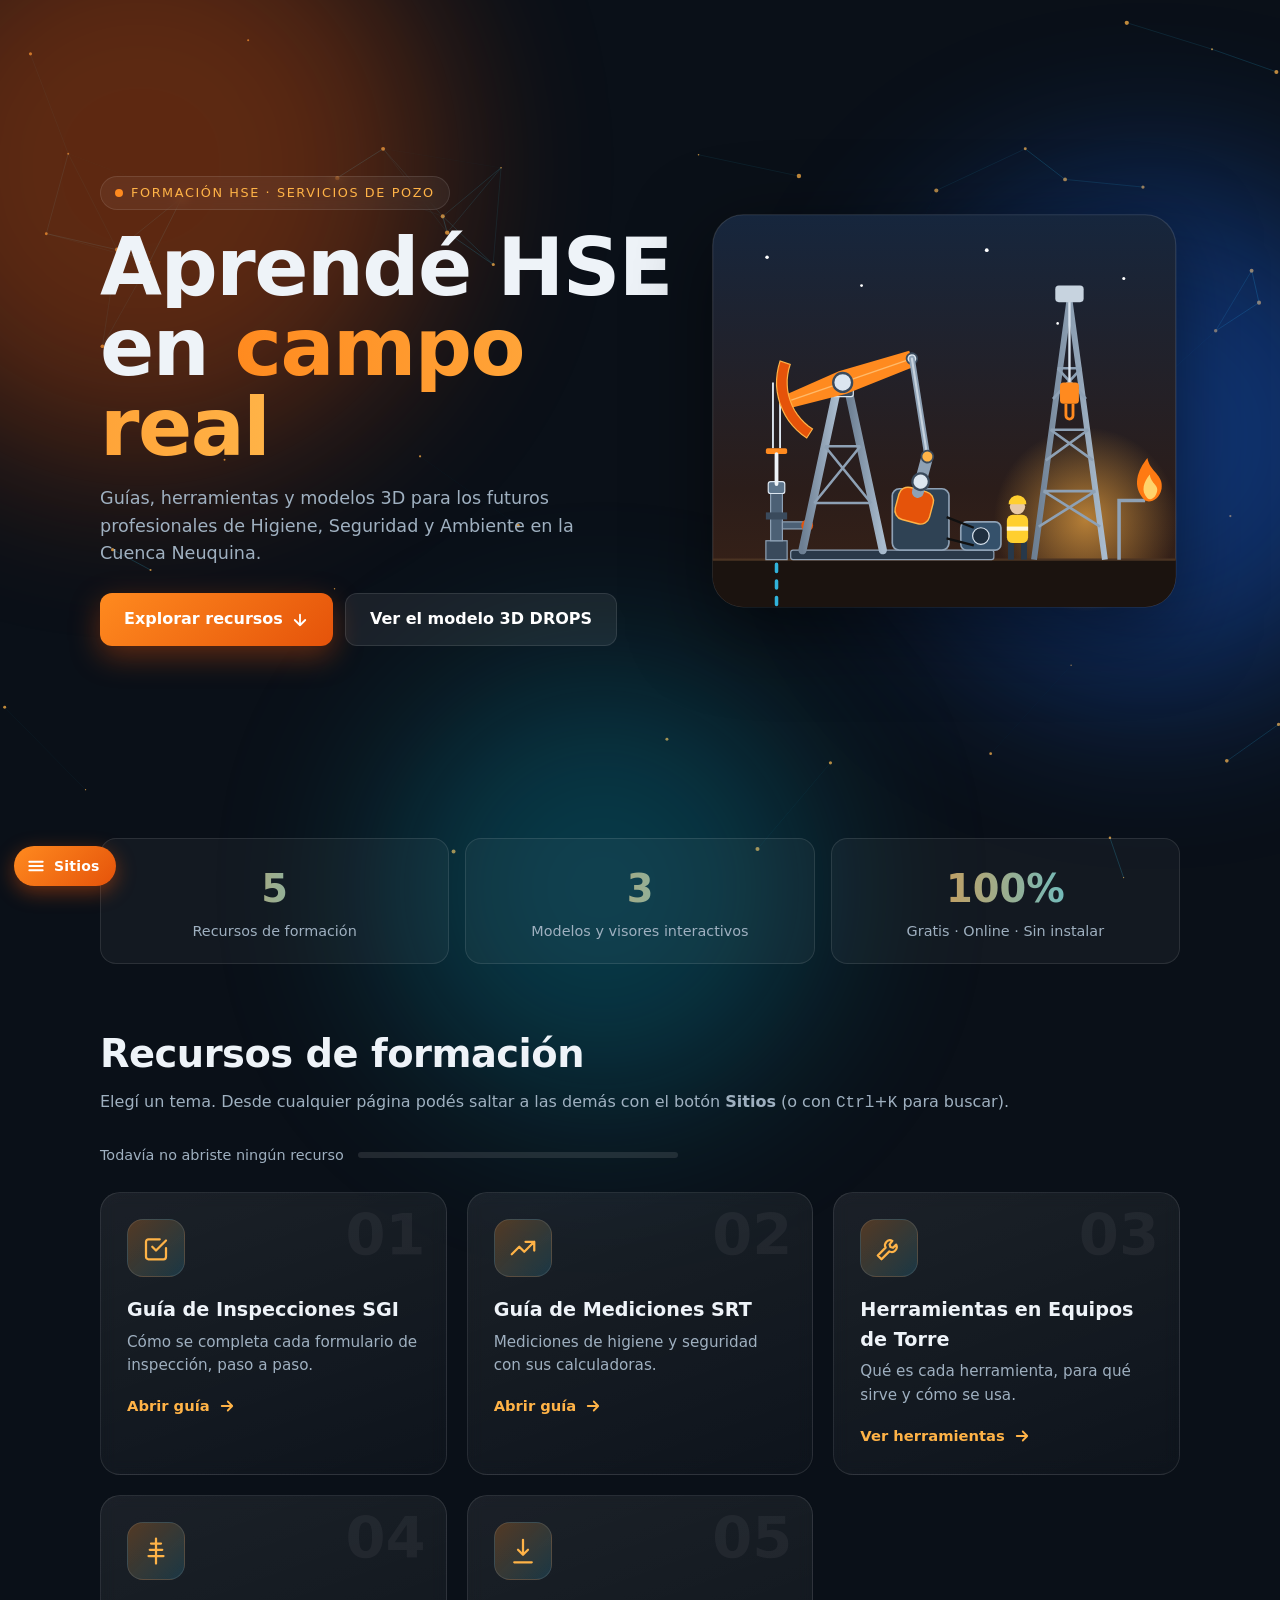
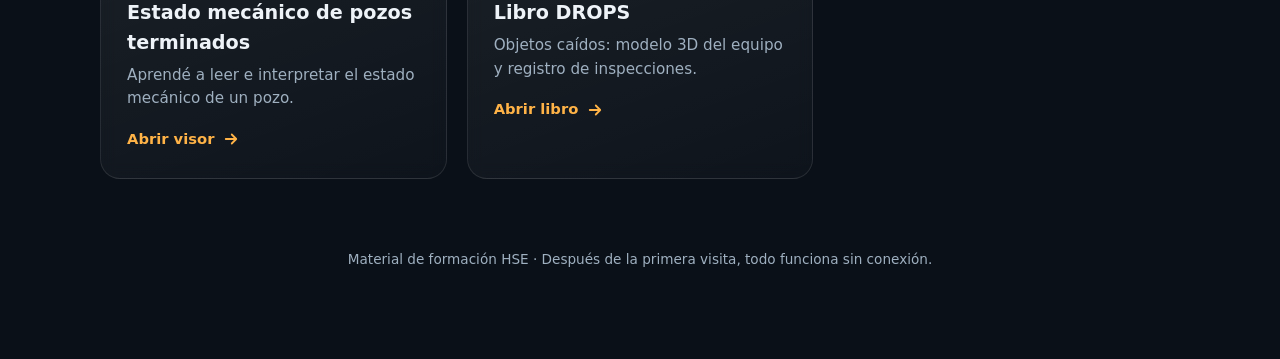
==== commit 6252e3a3: "Uso sin conexión, navegación y mejoras por sitio - Offline: Three.js, jsPDF, fuentes y fuentes de pd" ====
--- a/index.html
+++ b/index.html
@@ -79,6 +79,14 @@
 .go svg{width:18px;height:18px;stroke:currentColor;fill:none;stroke-width:2.4;stroke-linecap:round;stroke-linejoin:round;transition:transform .25s}
 a.card:hover .go svg{transform:translateX(6px)}
 
+
+.seen{position:absolute;right:16px;bottom:16px;z-index:2;display:none;align-items:center;gap:6px;padding:4px 10px;border-radius:999px;background:rgba(31,165,91,.18);border:1px solid rgba(31,165,91,.5);color:#7ee2a8;font-size:.78rem;font-weight:700}
+a.card.vis .seen{display:inline-flex}
+.prog{margin:0 0 26px;display:flex;align-items:center;gap:14px;color:var(--mut);font-size:.9rem}
+.prog .bar{flex:1;max-width:320px;height:6px;border-radius:6px;background:rgba(255,255,255,.1);overflow:hidden}
+.prog .bar i{display:block;height:100%;width:0;background:linear-gradient(90deg,var(--acc),var(--cy));transition:width .8s cubic-bezier(.2,.8,.2,1)}
+.off{display:none;align-items:center;gap:8px;margin-top:18px;padding:6px 14px;border-radius:999px;border:1px solid rgba(31,165,91,.5);background:rgba(31,165,91,.12);color:#7ee2a8;font-size:.85rem;font-weight:600;width:max-content;animation:rise .6s both}
+.off.on{display:inline-flex}.off::before{content:"";width:8px;height:8px;border-radius:50%;background:#1fa55b}
 /* DATOS */
 .stats{display:grid;gap:16px;grid-template-columns:repeat(auto-fit,minmax(180px,1fr));margin:46px 0 10px}
 .st{padding:20px;border-radius:16px;border:1px solid var(--bd);background:rgba(255,255,255,.04);text-align:center}
@@ -90,7 +98,7 @@
 @media (max-width:820px){.hero{grid-template-columns:1fr;min-height:auto;padding-top:40px}.scene{max-width:440px;margin:0 auto}}
 @media (prefers-reduced-motion:reduce){*,*::before,*::after{animation:none!important;transition:none!important}h1 .ln span{transform:none}a.card{opacity:1;transform:none}}
 </style>
-</head>
+<link rel="manifest" href="manifest.webmanifest"><link rel="icon" href="assets/icons/favicon.svg" type="image/svg+xml"><link rel="apple-touch-icon" href="assets/icons/apple-touch-icon.png"><meta name="theme-color" content="#0a1018"><meta name="description" content="Guías, herramientas y modelos 3D para futuros profesionales HSE en servicios de pozo."><meta property="og:type" content="website"><meta property="og:locale" content="es_AR"><meta property="og:title" content="Formación HSE · Material para estudiantes"><meta property="og:description" content="Guías, herramientas y modelos 3D para futuros profesionales HSE en servicios de pozo."><meta property="og:image" content="https://exertion-solutions.github.io/INDUCCION-SEGURIDAD---ESTUDIANTES-/assets/og.png"><meta name="twitter:card" content="summary_large_image"></head>
 <body>
 <canvas id="fx" aria-hidden="true"></canvas>
 <div class="blob b1"></div><div class="blob b2"></div><div class="blob b3"></div>
@@ -106,6 +114,7 @@
           <svg width="18" height="18" viewBox="0 0 24 24" fill="none" stroke="currentColor" stroke-width="2.4" stroke-linecap="round" stroke-linejoin="round"><path d="M12 5v14M5 12l7 7 7-7"/></svg></a>
         <a class="btn g" href="libro-drops/">Ver el modelo 3D DROPS</a>
       </div>
+      <span class="off" id="off">Funciona sin conexión · instalable</span>
     </div>
     <div class="scene" aria-hidden="true">
       <svg id="pj" viewBox="0 0 400 340" fill="none" role="img" aria-label="Ilustración animada de un balancín de bombeo junto a una torre de pulling">
@@ -146,33 +155,34 @@
 
   <section class="sec" id="recursos">
     <h2>Recursos de formación</h2>
-    <p class="s">Elegí un tema. Desde cualquier página podés saltar a las demás con el botón <b>Sitios</b>.</p>
+    <p class="s">Elegí un tema. Desde cualquier página podés saltar a las demás con el botón <b>Sitios</b> (o con <kbd>Ctrl</kbd>+<kbd>K</kbd> para buscar).</p>
+    <div class="prog" id="prog" aria-live="polite"><span id="progx"></span><div class="bar"><i id="progb"></i></div></div>
     <div class="grid">
-      <a class="card" href="guia-inspecciones/">
+      <a class="card" href="guia-inspecciones/"><span class="seen" aria-hidden="true">✓ Visto</span>
         <span class="num">01</span>
         <div class="ico"><svg viewBox="0 0 24 24"><path d="M9 11l3 3 8-8M20 12v7a2 2 0 0 1-2 2H6a2 2 0 0 1-2-2V7a2 2 0 0 1 2-2h9"/></svg></div>
         <h3>Guía de Inspecciones SGI</h3><p>Cómo se completa cada formulario de inspección, paso a paso.</p>
         <span class="go">Abrir guía <svg viewBox="0 0 24 24"><path d="M5 12h14M13 6l6 6-6 6"/></svg></span>
       </a>
-      <a class="card" href="guia-mediciones-srt/">
+      <a class="card" href="guia-mediciones-srt/"><span class="seen" aria-hidden="true">✓ Visto</span>
         <span class="num">02</span>
         <div class="ico"><svg viewBox="0 0 24 24"><path d="M3 17l6-6 4 4 8-8M14 7h7v7"/></svg></div>
         <h3>Guía de Mediciones SRT</h3><p>Mediciones de higiene y seguridad con sus calculadoras.</p>
         <span class="go">Abrir guía <svg viewBox="0 0 24 24"><path d="M5 12h14M13 6l6 6-6 6"/></svg></span>
       </a>
-      <a class="card" href="herramientas-torre/">
+      <a class="card" href="herramientas-torre/"><span class="seen" aria-hidden="true">✓ Visto</span>
         <span class="num">03</span>
         <div class="ico"><svg viewBox="0 0 24 24"><path d="M14.7 6.3a4 4 0 0 0-5.4 5.4L3 18l3 3 6.3-6.3a4 4 0 0 0 5.4-5.4l-2.5 2.5-2.1-.6-.6-2.1z"/></svg></div>
         <h3>Herramientas en Equipos de Torre</h3><p>Qué es cada herramienta, para qué sirve y cómo se usa.</p>
         <span class="go">Ver herramientas <svg viewBox="0 0 24 24"><path d="M5 12h14M13 6l6 6-6 6"/></svg></span>
       </a>
-      <a class="card" href="estado-mecanico-pozos/">
+      <a class="card" href="estado-mecanico-pozos/"><span class="seen" aria-hidden="true">✓ Visto</span>
         <span class="num">04</span>
         <div class="ico"><svg viewBox="0 0 24 24"><path d="M12 2v20M8 6h8M7 11h10M6 16h12"/></svg></div>
         <h3>Estado mecánico de pozos terminados</h3><p>Aprendé a leer e interpretar el estado mecánico de un pozo.</p>
         <span class="go">Abrir visor <svg viewBox="0 0 24 24"><path d="M5 12h14M13 6l6 6-6 6"/></svg></span>
       </a>
-      <a class="card" href="libro-drops/">
+      <a class="card" href="libro-drops/"><span class="seen" aria-hidden="true">✓ Visto</span>
         <span class="num">05</span>
         <div class="ico"><svg viewBox="0 0 24 24"><path d="M12 3v12m0 0l-4-4m4 4l4-4M5 21h14"/></svg></div>
         <h3>Libro DROPS</h3><p>Objetos caídos: modelo 3D del equipo y registro de inspecciones.</p>
@@ -182,7 +192,7 @@
   </section>
 </div>
 
-<footer>Material de formación HSE · Algunos recursos usan Google Fonts y requieren conexión a internet.</footer>
+<footer>Material de formación HSE · Después de la primera visita, todo funciona sin conexión.</footer>
 
 <script>
 /* Red de partículas */
@@ -219,6 +229,16 @@
     (function f(t){var k=Math.min(1,(t-t0)/1400),v=Math.round(n*(1-Math.pow(1-k,3)));el.textContent=v+s;if(k<1)requestAnimationFrame(f)})(t0)})},{threshold:.6});
   els.forEach(function(e){io.observe(e)});
 })();
+
+/* Progreso de sitios vistos + estado offline */
+(function(){
+  var seen=[];try{seen=JSON.parse(localStorage.getItem("hse.visited"))||[]}catch(e){}
+  var cards=[].slice.call(document.querySelectorAll("a.card")),n=0;
+  cards.forEach(function(c){if(seen.indexOf(c.getAttribute("href"))!==-1){c.classList.add("vis");n++}});
+  document.getElementById("progx").textContent=n===0?"Todavía no abriste ningún recurso":n+" de "+cards.length+" recursos vistos"+(n===cards.length?" · ¡completaste el recorrido!":"");
+  setTimeout(function(){document.getElementById("progb").style.width=(n/cards.length*100)+"%"},300);
+  if("serviceWorker" in navigator&&/^https?:$/.test(location.protocol))navigator.serviceWorker.ready.then(function(){document.getElementById("off").classList.add("on")}).catch(function(){});
+})();
 </script>
 <script src="assets/pumpjack.js"></script>
 <script>window.__pj=Pumpjack.mount(document.getElementById("pj-slot"),{observe:document.getElementById("pj")})</script>
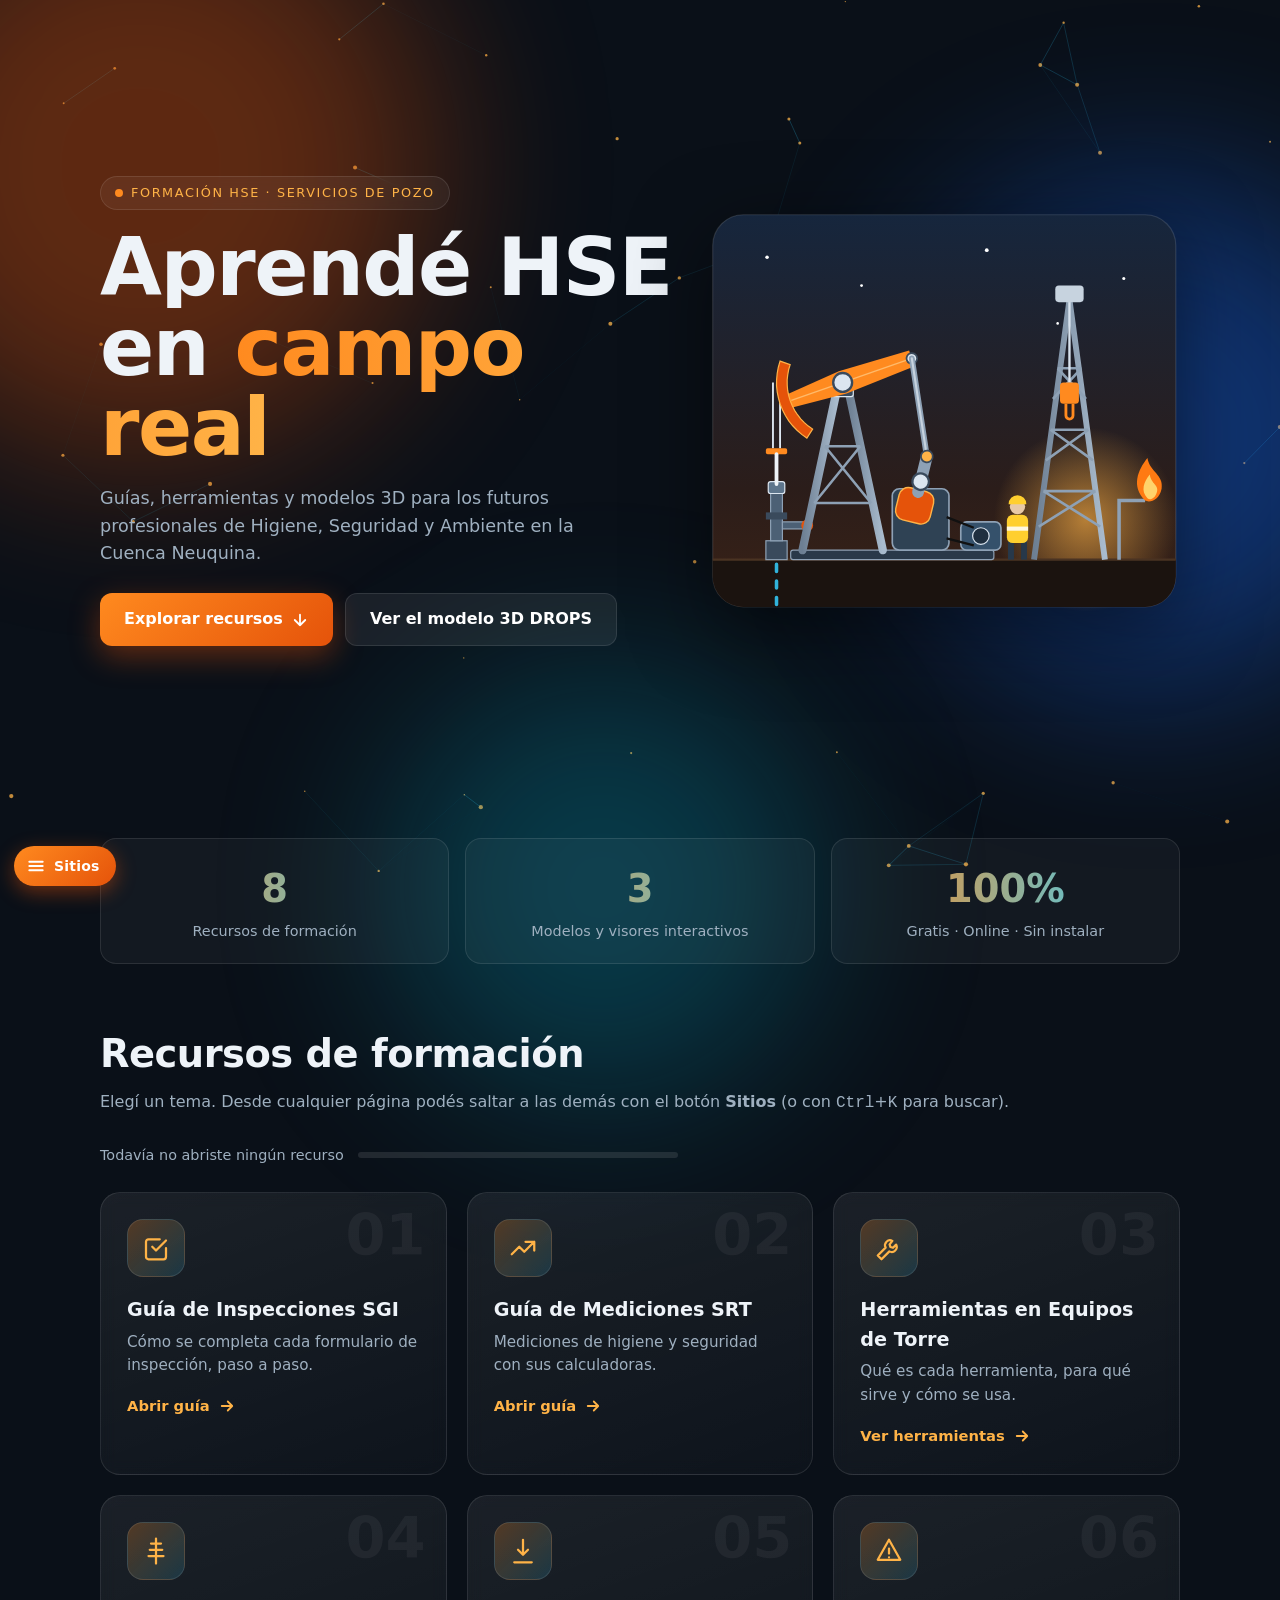
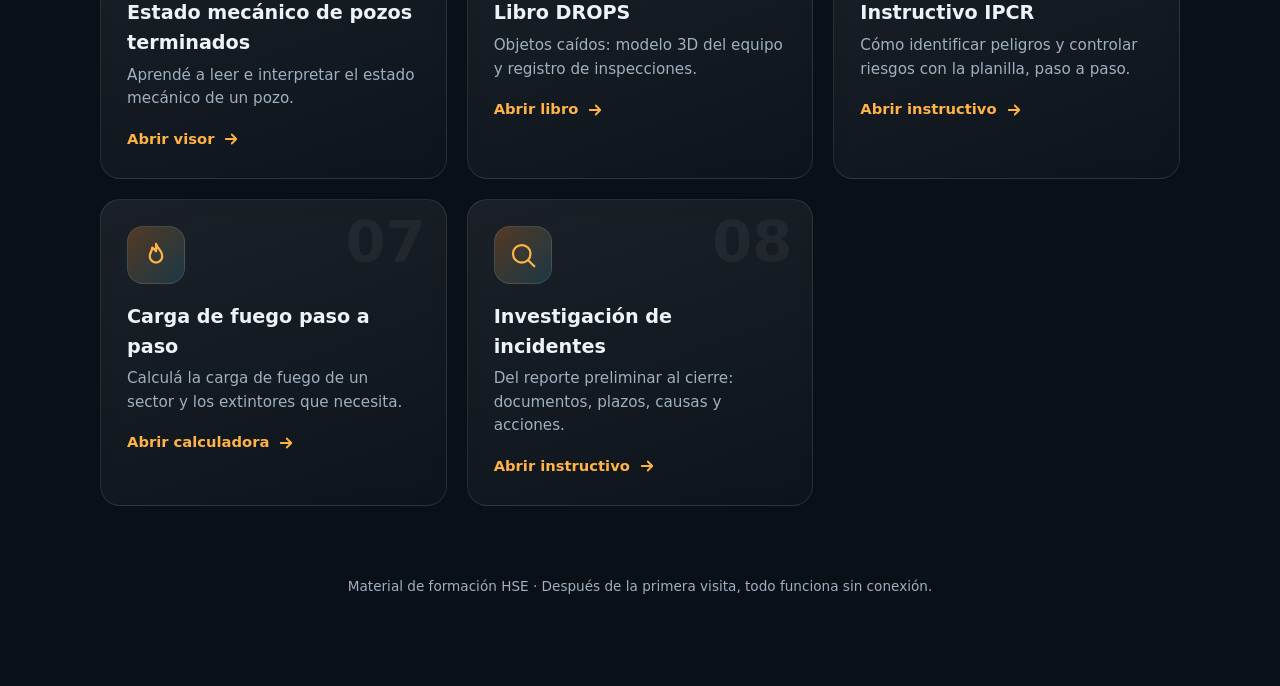
==== commit 344fd2f4: "Agrega Instructivo IPCR, Carga de fuego e Investigación de incidentes - Tres sitios nuevos (instruct" ====
--- a/index.html
+++ b/index.html
@@ -148,7 +148,7 @@
   </section>
 
   <div class="stats" id="stats">
-    <div class="st"><b data-n="5">0</b><span>Recursos de formación</span></div>
+    <div class="st"><b data-n="8">0</b><span>Recursos de formación</span></div>
     <div class="st"><b data-n="3">0</b><span>Modelos y visores interactivos</span></div>
     <div class="st"><b data-n="100" data-s="%">0</b><span>Gratis · Online · Sin instalar</span></div>
   </div>
@@ -187,6 +187,24 @@
         <div class="ico"><svg viewBox="0 0 24 24"><path d="M12 3v12m0 0l-4-4m4 4l4-4M5 21h14"/></svg></div>
         <h3>Libro DROPS</h3><p>Objetos caídos: modelo 3D del equipo y registro de inspecciones.</p>
         <span class="go">Abrir libro <svg viewBox="0 0 24 24"><path d="M5 12h14M13 6l6 6-6 6"/></svg></span>
+      </a>
+      <a class="card" href="instructivo-ipcr/"><span class="seen" aria-hidden="true">✓ Visto</span>
+        <span class="num">06</span>
+        <div class="ico"><svg viewBox="0 0 24 24"><path d="M12 3l9 16H3zM12 10v4M12 17h.01"/></svg></div>
+        <h3>Instructivo IPCR</h3><p>Cómo identificar peligros y controlar riesgos con la planilla, paso a paso.</p>
+        <span class="go">Abrir instructivo <svg viewBox="0 0 24 24"><path d="M5 12h14M13 6l6 6-6 6"/></svg></span>
+      </a>
+      <a class="card" href="carga-de-fuego/"><span class="seen" aria-hidden="true">✓ Visto</span>
+        <span class="num">07</span>
+        <div class="ico"><svg viewBox="0 0 24 24"><path d="M12 3c1 4 5 5 5 10a5 5 0 0 1-10 0c0-3 2-4 2-7 1.5 1 2.5 2 3 3 .5-2 0-4 0-6z"/></svg></div>
+        <h3>Carga de fuego paso a paso</h3><p>Calculá la carga de fuego de un sector y los extintores que necesita.</p>
+        <span class="go">Abrir calculadora <svg viewBox="0 0 24 24"><path d="M5 12h14M13 6l6 6-6 6"/></svg></span>
+      </a>
+      <a class="card" href="investigacion-incidentes/"><span class="seen" aria-hidden="true">✓ Visto</span>
+        <span class="num">08</span>
+        <div class="ico"><svg viewBox="0 0 24 24"><path d="M11 4a7 7 0 1 0 0 14 7 7 0 0 0 0-14zM21 21l-5-5"/></svg></div>
+        <h3>Investigación de incidentes</h3><p>Del reporte preliminar al cierre: documentos, plazos, causas y acciones.</p>
+        <span class="go">Abrir instructivo <svg viewBox="0 0 24 24"><path d="M5 12h14M13 6l6 6-6 6"/></svg></span>
       </a>
     </div>
   </section>
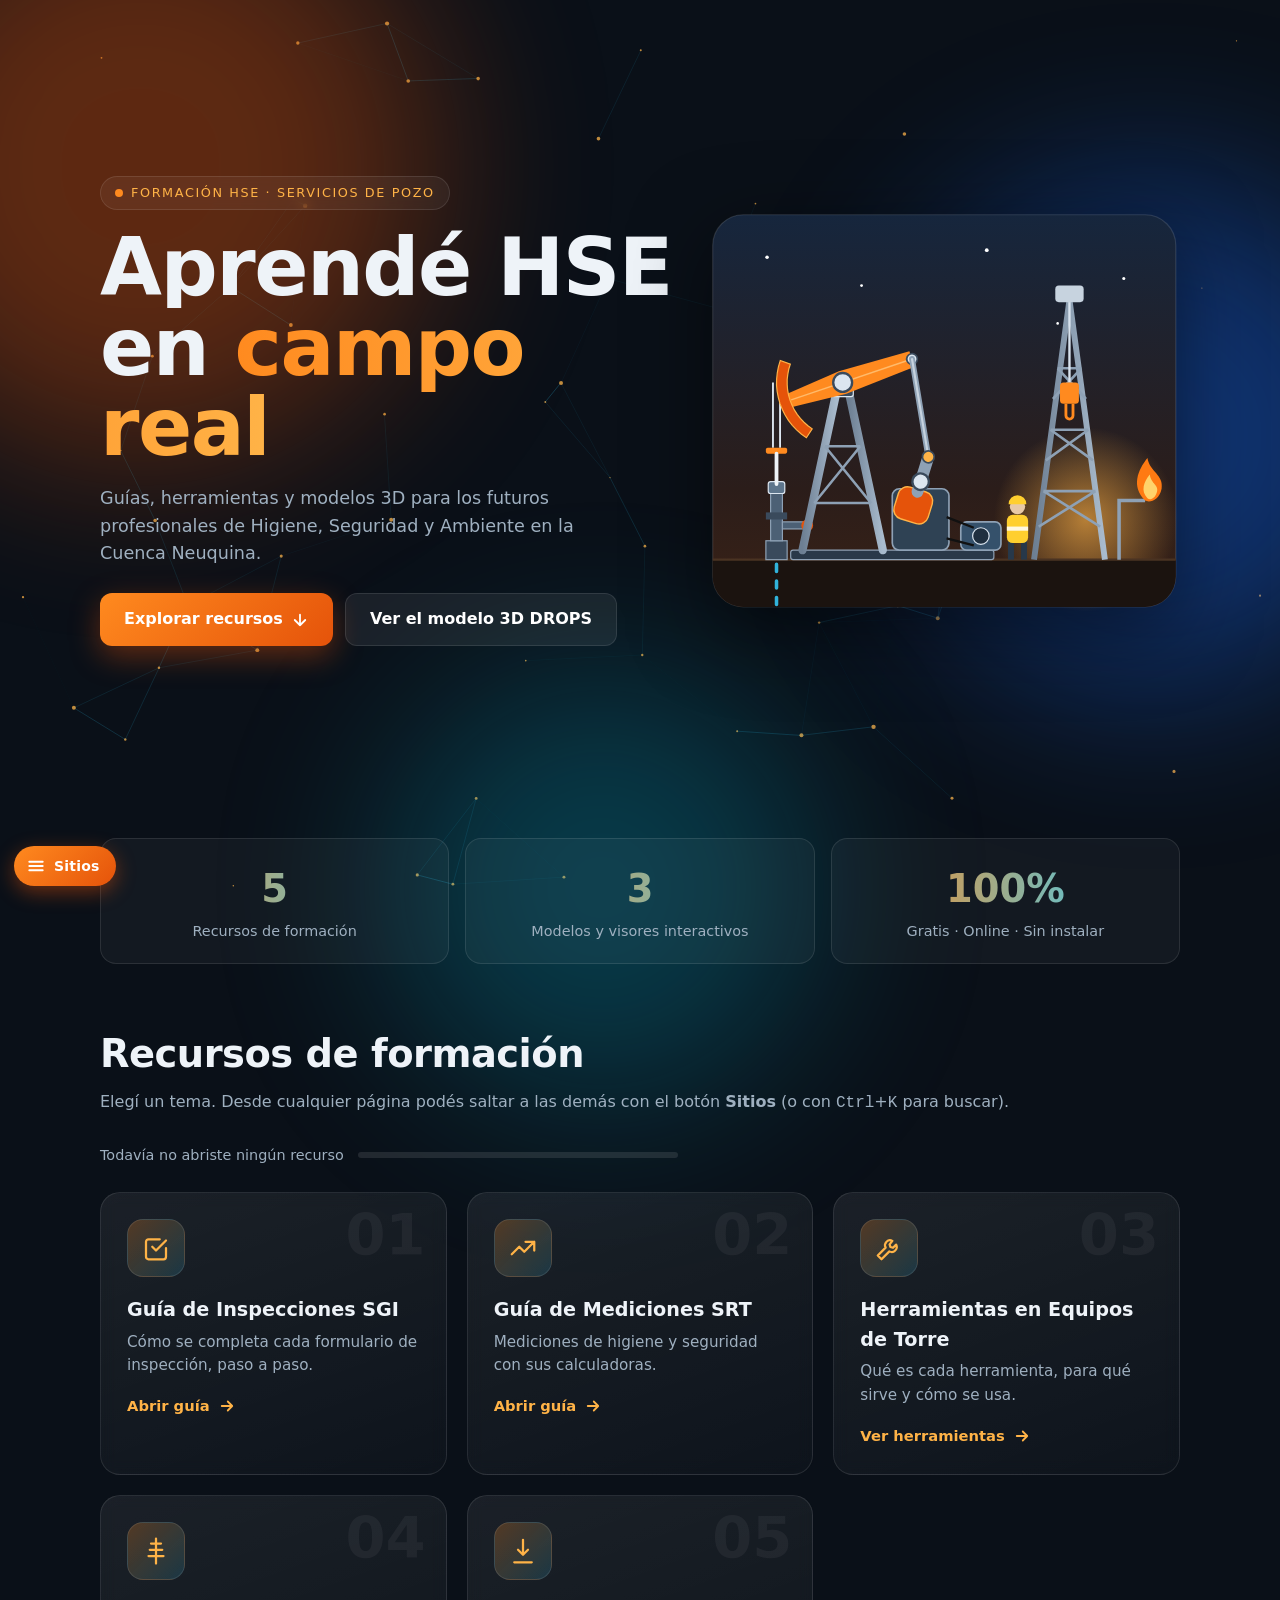
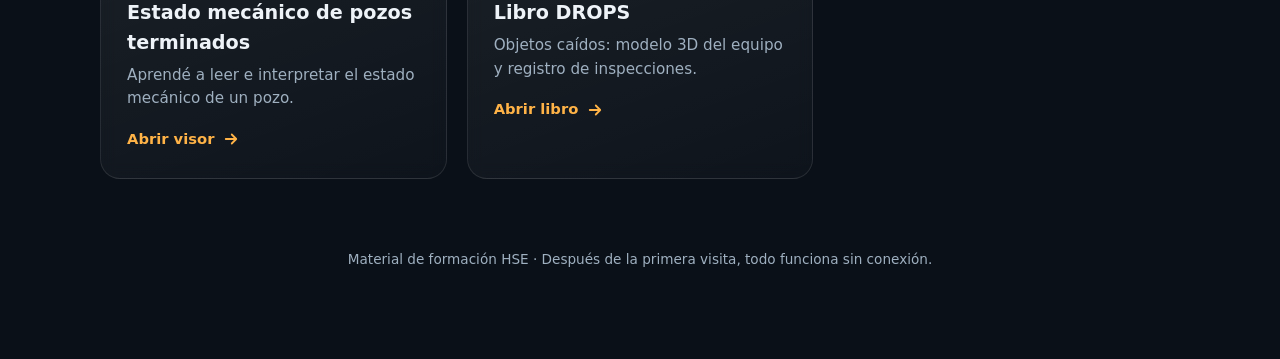
==== commit bd524b6e: "Revierte "Agrega Instructivo IPCR, Carga de fuego e Investigación de incidentes" Material subido al " ====
--- a/index.html
+++ b/index.html
@@ -148,7 +148,7 @@
   </section>
 
   <div class="stats" id="stats">
-    <div class="st"><b data-n="8">0</b><span>Recursos de formación</span></div>
+    <div class="st"><b data-n="5">0</b><span>Recursos de formación</span></div>
     <div class="st"><b data-n="3">0</b><span>Modelos y visores interactivos</span></div>
     <div class="st"><b data-n="100" data-s="%">0</b><span>Gratis · Online · Sin instalar</span></div>
   </div>
@@ -187,24 +187,6 @@
         <div class="ico"><svg viewBox="0 0 24 24"><path d="M12 3v12m0 0l-4-4m4 4l4-4M5 21h14"/></svg></div>
         <h3>Libro DROPS</h3><p>Objetos caídos: modelo 3D del equipo y registro de inspecciones.</p>
         <span class="go">Abrir libro <svg viewBox="0 0 24 24"><path d="M5 12h14M13 6l6 6-6 6"/></svg></span>
-      </a>
-      <a class="card" href="instructivo-ipcr/"><span class="seen" aria-hidden="true">✓ Visto</span>
-        <span class="num">06</span>
-        <div class="ico"><svg viewBox="0 0 24 24"><path d="M12 3l9 16H3zM12 10v4M12 17h.01"/></svg></div>
-        <h3>Instructivo IPCR</h3><p>Cómo identificar peligros y controlar riesgos con la planilla, paso a paso.</p>
-        <span class="go">Abrir instructivo <svg viewBox="0 0 24 24"><path d="M5 12h14M13 6l6 6-6 6"/></svg></span>
-      </a>
-      <a class="card" href="carga-de-fuego/"><span class="seen" aria-hidden="true">✓ Visto</span>
-        <span class="num">07</span>
-        <div class="ico"><svg viewBox="0 0 24 24"><path d="M12 3c1 4 5 5 5 10a5 5 0 0 1-10 0c0-3 2-4 2-7 1.5 1 2.5 2 3 3 .5-2 0-4 0-6z"/></svg></div>
-        <h3>Carga de fuego paso a paso</h3><p>Calculá la carga de fuego de un sector y los extintores que necesita.</p>
-        <span class="go">Abrir calculadora <svg viewBox="0 0 24 24"><path d="M5 12h14M13 6l6 6-6 6"/></svg></span>
-      </a>
-      <a class="card" href="investigacion-incidentes/"><span class="seen" aria-hidden="true">✓ Visto</span>
-        <span class="num">08</span>
-        <div class="ico"><svg viewBox="0 0 24 24"><path d="M11 4a7 7 0 1 0 0 14 7 7 0 0 0 0-14zM21 21l-5-5"/></svg></div>
-        <h3>Investigación de incidentes</h3><p>Del reporte preliminar al cierre: documentos, plazos, causas y acciones.</p>
-        <span class="go">Abrir instructivo <svg viewBox="0 0 24 24"><path d="M5 12h14M13 6l6 6-6 6"/></svg></span>
       </a>
     </div>
   </section>
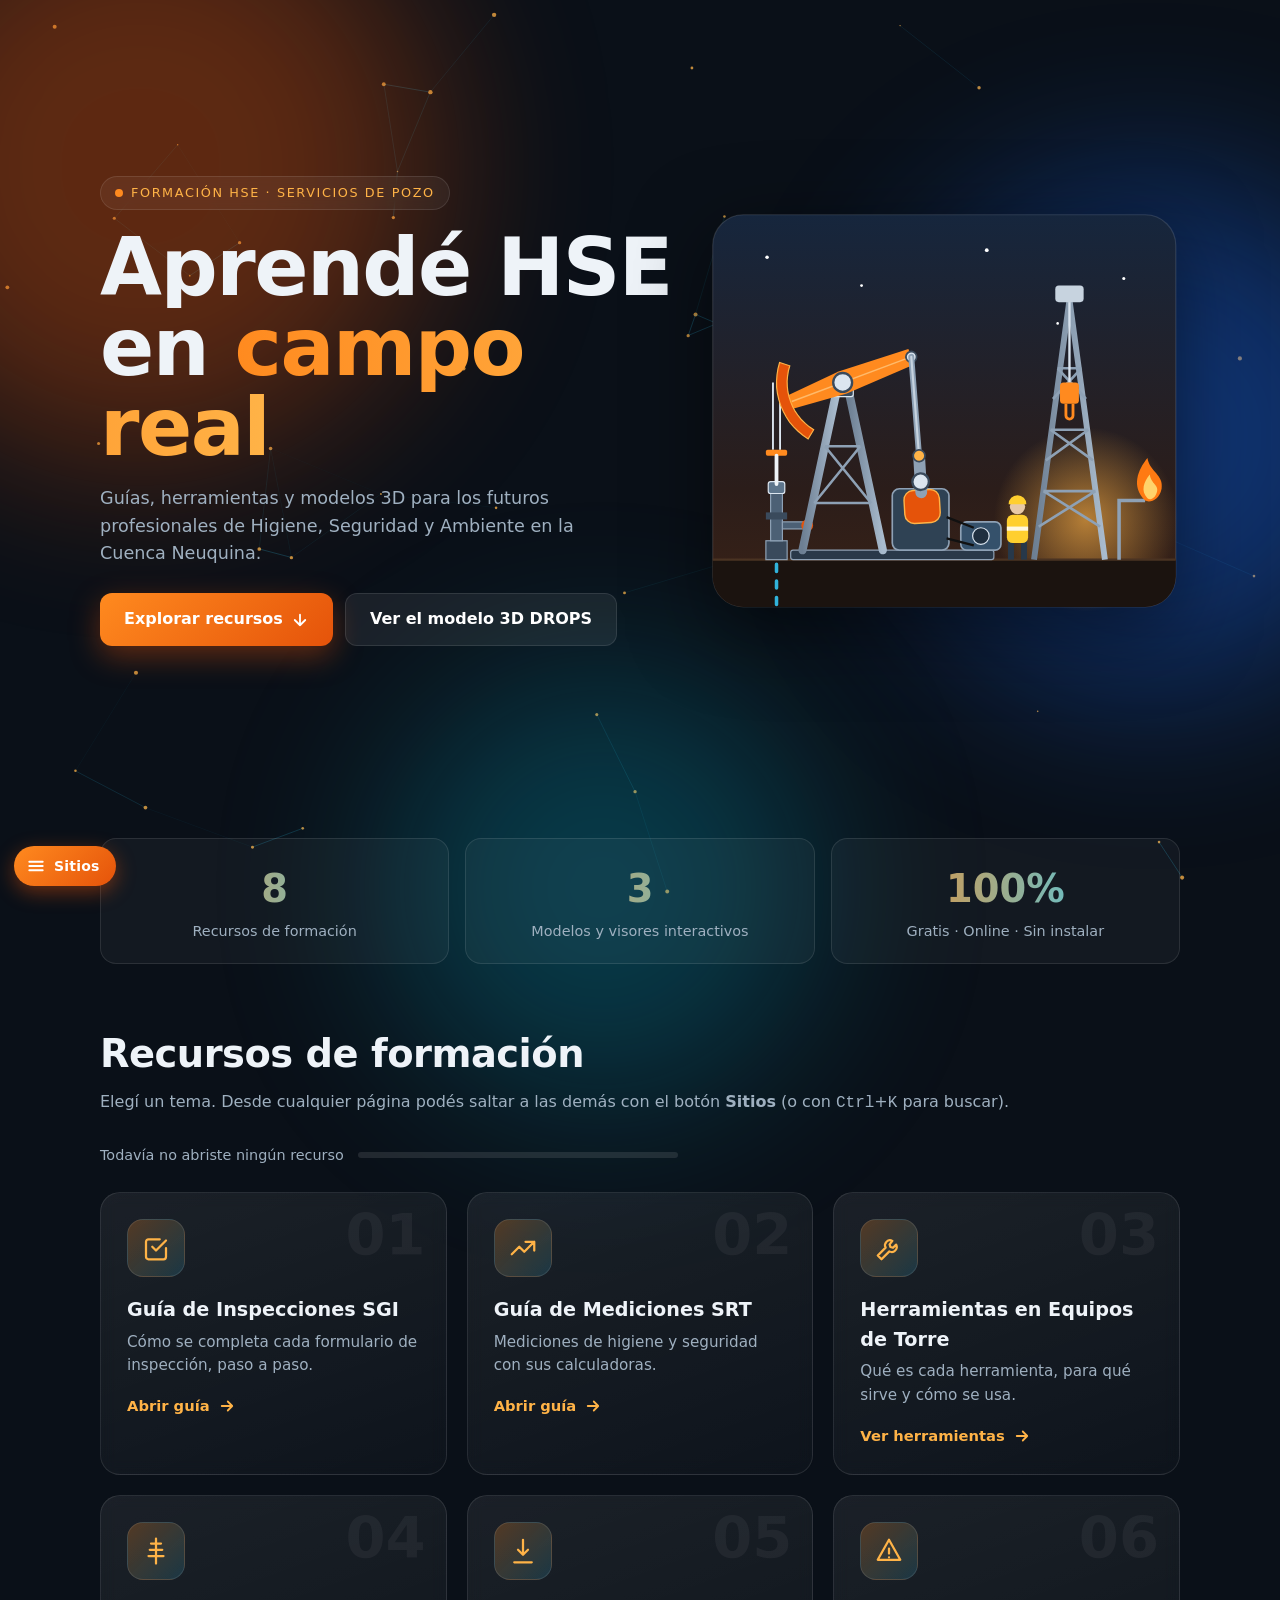
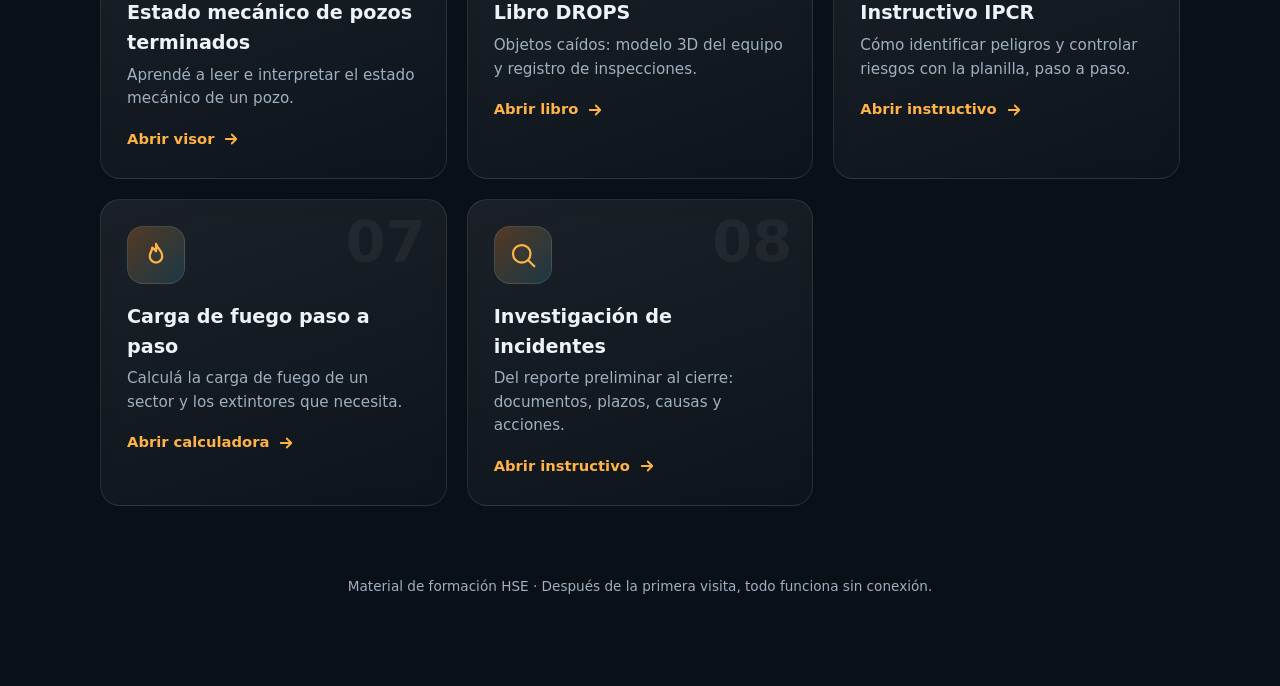
==== commit 49483249: "Agrega Instructivo IPCR, Carga de fuego e Investigación de incidentes Restaura 344fd2f (revertido po" ====
--- a/index.html
+++ b/index.html
@@ -148,7 +148,7 @@
   </section>
 
   <div class="stats" id="stats">
-    <div class="st"><b data-n="5">0</b><span>Recursos de formación</span></div>
+    <div class="st"><b data-n="8">0</b><span>Recursos de formación</span></div>
     <div class="st"><b data-n="3">0</b><span>Modelos y visores interactivos</span></div>
     <div class="st"><b data-n="100" data-s="%">0</b><span>Gratis · Online · Sin instalar</span></div>
   </div>
@@ -187,6 +187,24 @@
         <div class="ico"><svg viewBox="0 0 24 24"><path d="M12 3v12m0 0l-4-4m4 4l4-4M5 21h14"/></svg></div>
         <h3>Libro DROPS</h3><p>Objetos caídos: modelo 3D del equipo y registro de inspecciones.</p>
         <span class="go">Abrir libro <svg viewBox="0 0 24 24"><path d="M5 12h14M13 6l6 6-6 6"/></svg></span>
+      </a>
+      <a class="card" href="instructivo-ipcr/"><span class="seen" aria-hidden="true">✓ Visto</span>
+        <span class="num">06</span>
+        <div class="ico"><svg viewBox="0 0 24 24"><path d="M12 3l9 16H3zM12 10v4M12 17h.01"/></svg></div>
+        <h3>Instructivo IPCR</h3><p>Cómo identificar peligros y controlar riesgos con la planilla, paso a paso.</p>
+        <span class="go">Abrir instructivo <svg viewBox="0 0 24 24"><path d="M5 12h14M13 6l6 6-6 6"/></svg></span>
+      </a>
+      <a class="card" href="carga-de-fuego/"><span class="seen" aria-hidden="true">✓ Visto</span>
+        <span class="num">07</span>
+        <div class="ico"><svg viewBox="0 0 24 24"><path d="M12 3c1 4 5 5 5 10a5 5 0 0 1-10 0c0-3 2-4 2-7 1.5 1 2.5 2 3 3 .5-2 0-4 0-6z"/></svg></div>
+        <h3>Carga de fuego paso a paso</h3><p>Calculá la carga de fuego de un sector y los extintores que necesita.</p>
+        <span class="go">Abrir calculadora <svg viewBox="0 0 24 24"><path d="M5 12h14M13 6l6 6-6 6"/></svg></span>
+      </a>
+      <a class="card" href="investigacion-incidentes/"><span class="seen" aria-hidden="true">✓ Visto</span>
+        <span class="num">08</span>
+        <div class="ico"><svg viewBox="0 0 24 24"><path d="M11 4a7 7 0 1 0 0 14 7 7 0 0 0 0-14zM21 21l-5-5"/></svg></div>
+        <h3>Investigación de incidentes</h3><p>Del reporte preliminar al cierre: documentos, plazos, causas y acciones.</p>
+        <span class="go">Abrir instructivo <svg viewBox="0 0 24 24"><path d="M5 12h14M13 6l6 6-6 6"/></svg></span>
       </a>
     </div>
   </section>
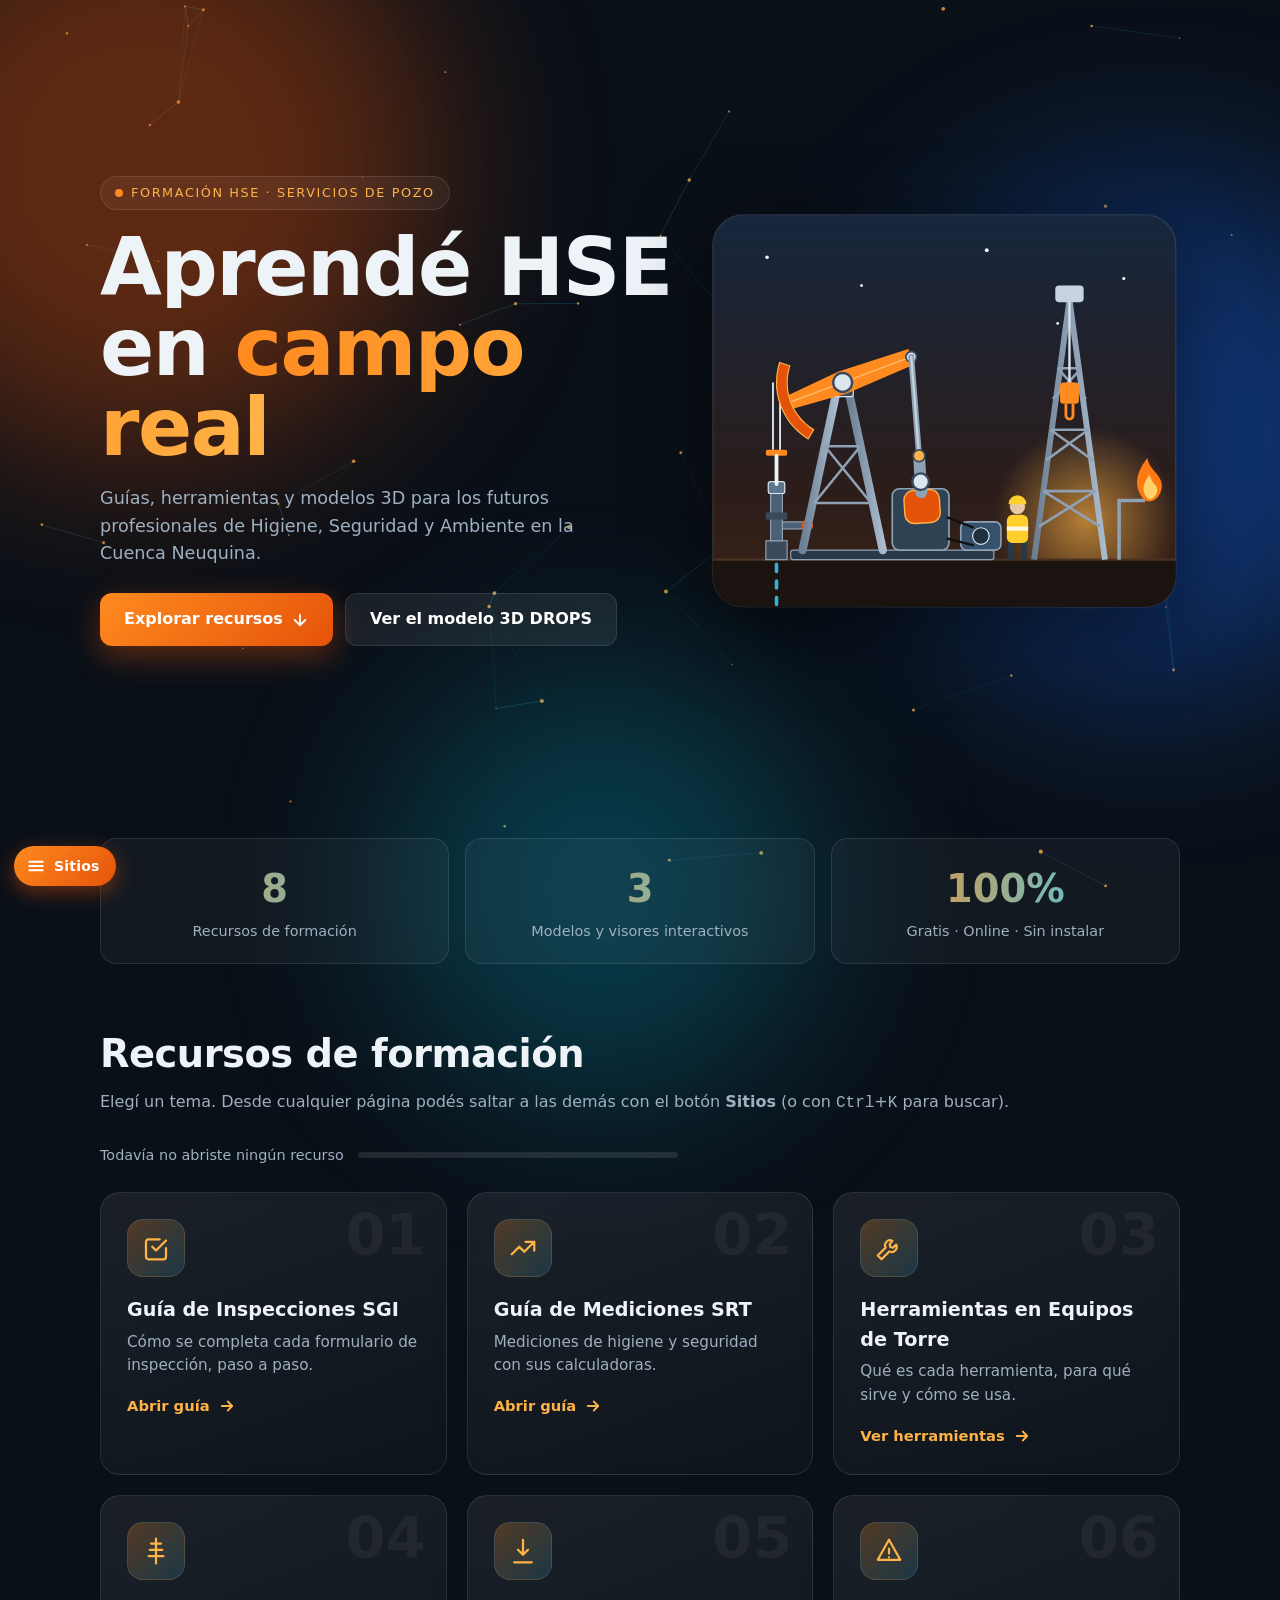
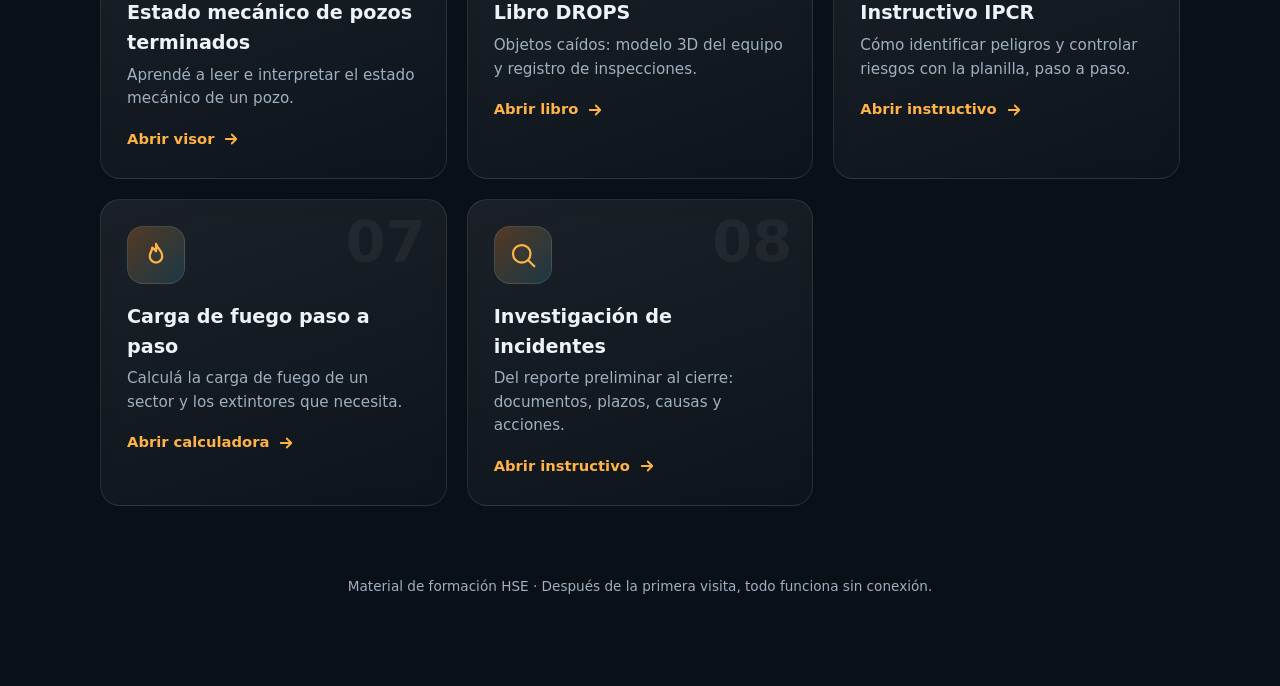
==== commit 7f360ae4: "Agrega contador de visitas en la portada Usa Abacus (sin backend): suma 1 por sesión del navegador y" ====
--- a/index.html
+++ b/index.html
@@ -94,6 +94,7 @@
 .st span{color:var(--mut);font-size:.9rem}
 
 footer{position:relative;z-index:1;text-align:center;padding:50px 20px 90px;color:var(--mut);font-size:.85rem}
+#vis{display:none;margin-top:10px}#vis.on{display:block}#vis b{color:var(--acc);font-variant-numeric:tabular-nums}
 
 @media (max-width:820px){.hero{grid-template-columns:1fr;min-height:auto;padding-top:40px}.scene{max-width:440px;margin:0 auto}}
 @media (prefers-reduced-motion:reduce){*,*::before,*::after{animation:none!important;transition:none!important}h1 .ln span{transform:none}a.card{opacity:1;transform:none}}
@@ -210,7 +211,7 @@
   </section>
 </div>
 
-<footer>Material de formación HSE · Después de la primera visita, todo funciona sin conexión.</footer>
+<footer>Material de formación HSE · Después de la primera visita, todo funciona sin conexión.<div id="vis" aria-live="polite">Visitas: <b id="visn"></b></div></footer>
 
 <script>
 /* Red de partículas */
@@ -258,6 +259,19 @@
   if("serviceWorker" in navigator&&/^https?:$/.test(location.protocol))navigator.serviceWorker.ready.then(function(){document.getElementById("off").classList.add("on")}).catch(function(){});
 })();
 </script>
+<script>
+/* Contador de visitas (Abacus): suma 1 por sesión del navegador; sin conexión queda oculto */
+(function(){
+  if(!/^https?:$/.test(location.protocol))return;
+  var base="https://abacus.jasoncameron.dev/",key="exertion-induccion-hse/visitas",counted=false;
+  try{counted=sessionStorage.getItem("hse.hit")==="1"}catch(e){}
+  fetch(base+(counted?"get/":"hit/")+key).then(function(r){return r.json()}).then(function(d){
+    if(typeof d.value!=="number")return;
+    try{sessionStorage.setItem("hse.hit","1")}catch(e){}
+    document.getElementById("visn").textContent=d.value.toLocaleString("es-AR");
+    document.getElementById("vis").classList.add("on")}).catch(function(){});
+})();
+</script>
 <script src="assets/pumpjack.js"></script>
 <script>window.__pj=Pumpjack.mount(document.getElementById("pj-slot"),{observe:document.getElementById("pj")})</script>
 <script src="nav.js" defer></script>
